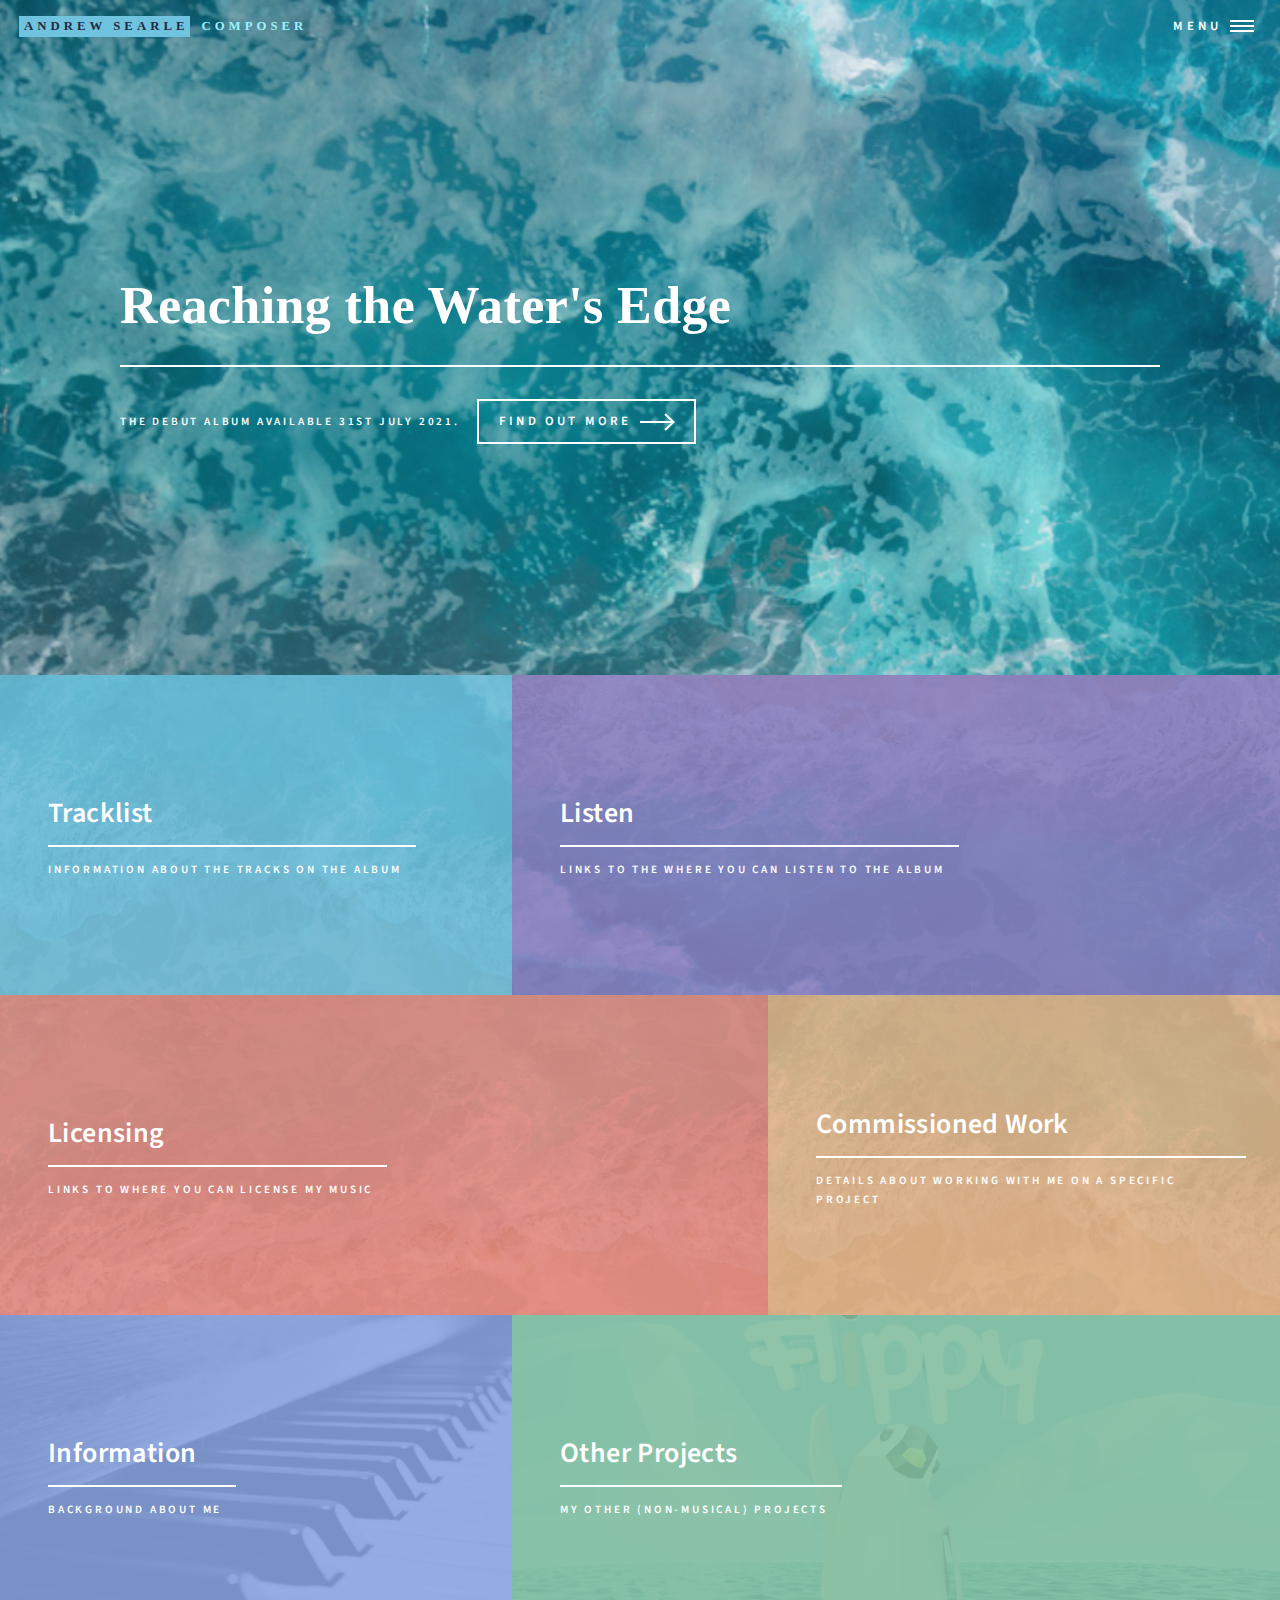
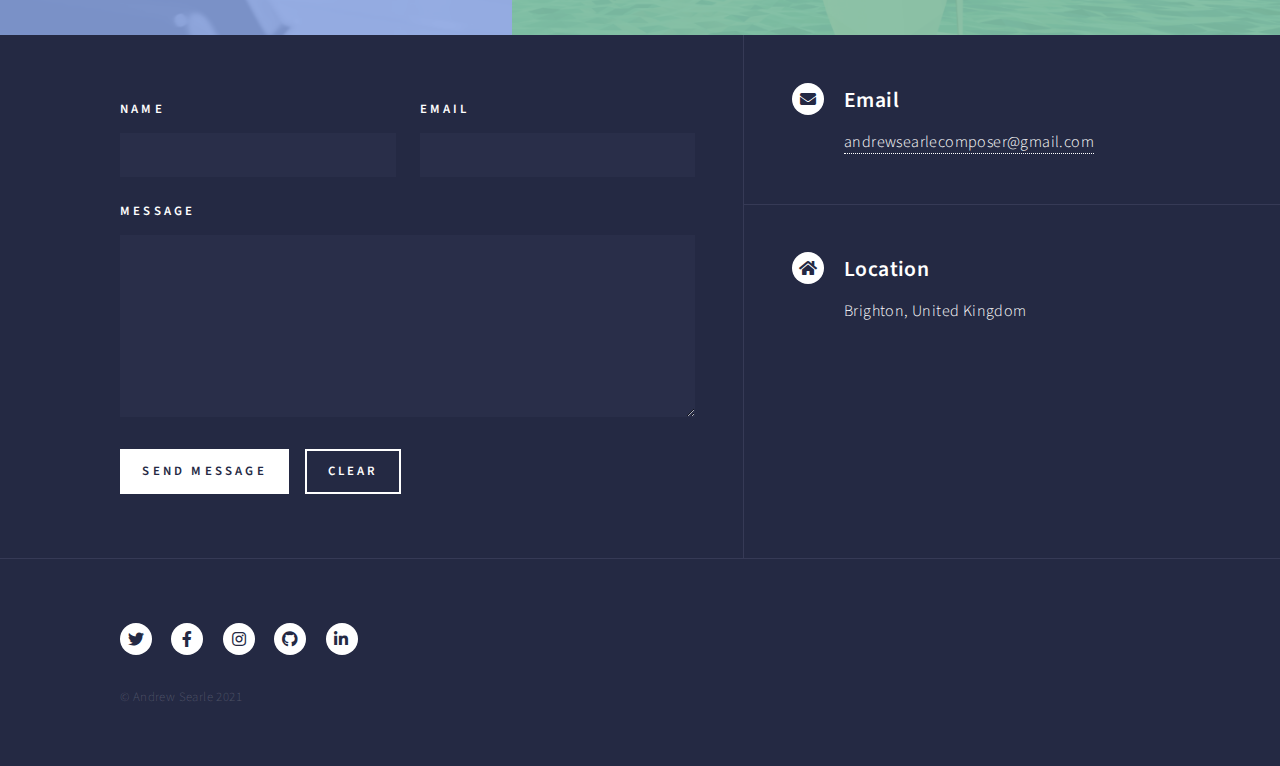
==== index.html @ 2b50d510 "Update index.html" ====
<!DOCTYPE HTML>

<html>
	<head>
		<title>Andrew Searle Composer</title>
		<link rel="shortcut icon" href="/images/asfavicon.png" type="image/png">
		<meta charset="utf-8" />
		<meta name="viewport" content="width=device-width, initial-scale=1, user-scalable=no" />
		<link rel="stylesheet" href="assets/css/main.css" />
		<noscript><link rel="stylesheet" href="assets/css/noscript.css" /></noscript>
	</head>
	<body class="is-preload">

		<!-- Wrapper -->
			<div id="wrapper">

				<!-- Header -->
					<header id="header" class="alt">
						<a href="index.html" class="logo"><strong>Andrew Searle</strong> <span>Composer</span></a>
						<nav>
							<a href="#menu">Menu</a>
						</nav>
					</header>

				<!-- Menu -->
					<nav id="menu">
						<ul class="links">
							<li><a href="index.html">Home</a></li>
							<li><a href="reachingthewatersedge.html">Reaching the Water's Edge</a></li>
							<li><a href="generic.html">Generic</a></li>
							<li><a href="elements.html">Elements</a></li>
						</ul>
						
					</nav>

				<!-- Banner -->
					<section id="banner" class="major">
						<div class="inner">
							<header class="major">
								<h1>Reaching the Water's Edge</h1>
							</header>
							<div class="content">
								<p>The debut album available 31st July 2021.</p>
								<ul class="actions">
									<li><a href="#one" class="button next scrolly">Find out more</a></li>
								</ul>
							</div>
						</div>
					</section>

				<!-- Main -->
					<div id="main">

						<!-- One -->
							<section id="one" class="tiles">
								<article>
									<span class="image">
										<img src="images/pic01.png" alt="" />
									</span>
									<header class="major">
										<h3><a href="reachingthewatersedge.html" class="link">Tracklist</a></h3>
										<p>Information about the tracks on the album</p>
									</header>
								</article>
								<article>
									<span class="image">
										<img src="images/pic02.png" alt="" />
									</span>
									<header class="major">
										<h3><a href="index.html" class="link">Listen</a></h3>
										<p>Links to the where you can listen to the album</p>
									</header>
								</article>
								<article>
									<span class="image">
										<img src="images/pic03.png" alt="" />
									</span>
									<header class="major">
										<h3><a href="index.html" class="link">Licensing</a></h3>
										<p>Links to where you can license my music</p>
									</header>
								</article>
								<article>
									<span class="image">
										<img src="images/pic01.png" alt="" />
									</span>
									<header class="major">
										<h3><a href="index.html" class="link">Commissioned Work</a></h3>
										<p>Details about working with me on a specific project</p>
									</header>
								</article>
								<article>
									<span class="image">
										<img src="images/pic05.png" alt="" />
									</span>
									<header class="major">
										<h3><a href="index.html" class="link">Information</a></h3>
										<p>Background about me</p>
									</header>
								</article>
								<article>
									<span class="image">
										<img src="images/pic06.png" alt="" />
									</span>
									<header class="major">
										<h3><a href="index.html" class="link">Other Projects</a></h3>
										<p>My other (non-musical) projects</p>
									</header>
								</article>
							</section>

						

					</div>

				<!-- Contact -->
					<section id="contact">
						<div class="inner">
							<section>
								<form method="post" action="#">
									<div class="fields">
										<div class="field half">
											<label for="name">Name</label>
											<input type="text" name="name" id="name" />
										</div>
										<div class="field half">
											<label for="email">Email</label>
											<input type="text" name="email" id="email" />
										</div>
										<div class="field">
											<label for="message">Message</label>
											<textarea name="message" id="message" rows="6"></textarea>
										</div>
									</div>
									<ul class="actions">
										<li><input type="submit" value="Send Message" class="primary" /></li>
										<li><input type="reset" value="Clear" /></li>
									</ul>
								</form>
							</section>
							<section class="split">
								<section>
									<div class="contact-method">
										<span class="icon solid alt fa-envelope"></span>
										<h3>Email</h3>
										<a href="#">andrewsearlecomposer@gmail.com</a>
									</div>
								</section>
								<section>
									<div class="contact-method">
										<span class="icon solid alt fa-home"></span>
										<h3>Location</h3>
										<span>Brighton, United Kingdom</span>
									</div>
								</section>
							</section>
						</div>
					</section>

				<!-- Footer -->
					<footer id="footer">
						<div class="inner">
							<ul class="icons">
								<li><a href="#" class="icon brands alt fa-twitter"><span class="label">Twitter</span></a></li>
								<li><a href="#" class="icon brands alt fa-facebook-f"><span class="label">Facebook</span></a></li>
								<li><a href="#" class="icon brands alt fa-instagram"><span class="label">Instagram</span></a></li>
								<li><a href="#" class="icon brands alt fa-github"><span class="label">GitHub</span></a></li>
								<li><a href="#" class="icon brands alt fa-linkedin-in"><span class="label">LinkedIn</span></a></li>
							</ul>
							<ul class="copyright">
								<li>&copy; Andrew Searle 2021</li>
							</ul>
						</div>
					</footer>

			</div>

		<!-- Scripts -->
			<script src="assets/js/jquery.min.js"></script>
			<script src="assets/js/jquery.scrolly.min.js"></script>
			<script src="assets/js/jquery.scrollex.min.js"></script>
			<script src="assets/js/browser.min.js"></script>
			<script src="assets/js/breakpoints.min.js"></script>
			<script src="assets/js/util.js"></script>
			<script src="assets/js/main.js"></script>

	</body>
</html>
---- assets/css/main.css ----
@import url(fontawesome-all.min.css);
@import url("https://fonts.googleapis.com/css?family=Source+Sans+Pro:300,300italic,600,600italic");
@font-face { font-family: Fautisma; src: url('Fautisma.TTF'); } 




html, body, div, span, applet, object,
iframe, h1, h2, h3, h4, h5, h6, p, blockquote,
pre, a, abbr, acronym, address, big, cite,
code, del, dfn, em, img, ins, kbd, q, s, samp,
small, strike, strong, sub, sup, tt, var, b,
u, i, center, dl, dt, dd, ol, ul, li, fieldset,
form, label, legend, table, caption, tbody,
tfoot, thead, tr, th, td, article, aside,
canvas, details, embed, figure, figcaption,
footer, header, hgroup, menu, nav, output, ruby,
section, summary, time, mark, audio, video {
	margin: 0;
	padding: 0;
	border: 0;
	font-size: 100%;
	font: inherit;
	vertical-align: baseline;}

article, aside, details, figcaption, figure,
footer, header, hgroup, menu, nav, section {
	display: block;}

body {
	line-height: 1;
}

ol, ul {
	list-style: none;
}

blockquote, q {
	quotes: none;
}

	blockquote:before, blockquote:after, q:before, q:after {
		content: '';
		content: none;
	}

table {
	border-collapse: collapse;
	border-spacing: 0;
}

body {
	-webkit-text-size-adjust: none;
}

mark {
	background-color: transparent;
	color: inherit;
}

input::-moz-focus-inner {
	border: 0;
	padding: 0;
}

input, select, textarea {
	-moz-appearance: none;
	-webkit-appearance: none;
	-ms-appearance: none;
	appearance: none;
}

/* Basic */

	@-ms-viewport {
		width: device-width;
	}

	body {
		-ms-overflow-style: scrollbar;
	}

	@media screen and (max-width: 480px) {

		html, body {
			min-width: 320px;
		}

	}

	html {
		box-sizing: border-box;
	}

	*, *:before, *:after {
		box-sizing: inherit;
	}

	body {
		background: #242943;
	}

		body.is-preload *, body.is-preload *:before, body.is-preload *:after {
			-moz-animation: none !important;
			-webkit-animation: none !important;
			-ms-animation: none !important;
			animation: none !important;
			-moz-transition: none !important;
			-webkit-transition: none !important;
			-ms-transition: none !important;
			transition: none !important;
		}

/* Type */

	body, input, select, textarea {
		color: #ffffff;
		font-family: "Source Sans Pro", Helvetica, sans-serif;
		font-size: 17pt;
		font-weight: 300;
		letter-spacing: 0.025em;
		line-height: 1.65;
	}

		@media screen and (max-width: 1680px) {

			body, input, select, textarea {
				font-size: 14pt;
			}

		}

		@media screen and (max-width: 1280px) {

			body, input, select, textarea {
				font-size: 12pt;
			}

		}

		@media screen and (max-width: 360px) {

			body, input, select, textarea {
				font-size: 11pt;
			}

		}

	a {
		-moz-transition: color 0.2s ease-in-out, border-bottom-color 0.2s ease-in-out;
		-webkit-transition: color 0.2s ease-in-out, border-bottom-color 0.2s ease-in-out;
		-ms-transition: color 0.2s ease-in-out, border-bottom-color 0.2s ease-in-out;
		transition: color 0.2s ease-in-out, border-bottom-color 0.2s ease-in-out;
		border-bottom: dotted 1px;
		color: inherit;
		text-decoration: none;
	}

		a:hover {
			border-bottom-color: transparent;
			color: #9bf1ff !important;
		}

		a:active {
			color: #53e3fb !important;
		}

	strong, b {
		color: #ffffff;
		font-weight: 600;
	}

	em, i {
		font-style: italic;
	}

	p {
		margin: 0 0 2em 0;
	}

	h1, h2, h3, h4, h5, h6 {
		color: #ffffff;
		font-weight: 600;
		line-height: 1.65;
		margin: 0 0 1em 0;
	}

		h1 a, h2 a, h3 a, h4 a, h5 a, h6 a {
			color: inherit;
			border-bottom: 0;
		}

	h1 {
		font-size: 2.5em;
	}

	h2 {
		font-size: 1.75em;
	}

	h3 {
		font-size: 1.35em;
	}

	h4 {
		font-size: 1.1em;
	}

	h5 {
		font-size: 0.9em;
	}

	h6 {
		font-size: 0.7em;
	}

	@media screen and (max-width: 736px) {

		h1 {
			font-size: 2em;
		}

		h2 {
			font-size: 1.5em;
		}

		h3 {
			font-size: 1.25em;
		}

	}

	sub {
		font-size: 0.8em;
		position: relative;
		top: 0.5em;
	}

	sup {
		font-size: 0.8em;
		position: relative;
		top: -0.5em;
	}

	blockquote {
		border-left: solid 4px rgba(212, 212, 255, 0.1);
		font-style: italic;
		margin: 0 0 2em 0;
		padding: 0.5em 0 0.5em 2em;
	}

	code {
		background: rgba(212, 212, 255, 0.035);
		font-family: "Courier New", monospace;
		font-size: 0.9em;
		margin: 0 0.25em;
		padding: 0.25em 0.65em;
	}

	pre {
		-webkit-overflow-scrolling: touch;
		font-family: "Courier New", monospace;
		font-size: 0.9em;
		margin: 0 0 2em 0;
	}

		pre code {
			display: block;
			line-height: 1.75;
			padding: 1em 1.5em;
			overflow-x: auto;
		}

	hr {
		border: 0;
		border-bottom: solid 1px rgba(212, 212, 255, 0.1);
		margin: 2em 0;
	}

		hr.major {
			margin: 3em 0;
		}

	.align-left {
		text-align: left;
	}

	.align-center {
		text-align: center;
	}

	.align-right {
		text-align: right;
	}

/* Row */

	.row {
		display: flex;
		flex-wrap: wrap;
		box-sizing: border-box;
		align-items: stretch;
	}

		.row > * {
			box-sizing: border-box;
		}

		.row.gtr-uniform > * > :last-child {
			margin-bottom: 0;
		}

		.row.aln-left {
			justify-content: flex-start;
		}

		.row.aln-center {
			justify-content: center;
		}

		.row.aln-right {
			justify-content: flex-end;
		}

		.row.aln-top {
			align-items: flex-start;
		}

		.row.aln-middle {
			align-items: center;
		}

		.row.aln-bottom {
			align-items: flex-end;
		}

		.row > .imp {
			order: -1;
		}

		.row > .col-1 {
			width: 8.33333%;
		}

		.row > .off-1 {
			margin-left: 8.33333%;
		}

		.row > .col-2 {
			width: 16.66667%;
		}

		.row > .off-2 {
			margin-left: 16.66667%;
		}

		.row > .col-3 {
			width: 25%;
		}

		.row > .off-3 {
			margin-left: 25%;
		}

		.row > .col-4 {
			width: 33.33333%;
		}

		.row > .off-4 {
			margin-left: 33.33333%;
		}

		.row > .col-5 {
			width: 41.66667%;
		}

		.row > .off-5 {
			margin-left: 41.66667%;
		}

		.row > .col-6 {
			width: 50%;
		}

		.row > .off-6 {
			margin-left: 50%;
		}

		.row > .col-7 {
			width: 58.33333%;
		}

		.row > .off-7 {
			margin-left: 58.33333%;
		}

		.row > .col-8 {
			width: 66.66667%;
		}

		.row > .off-8 {
			margin-left: 66.66667%;
		}

		.row > .col-9 {
			width: 75%;
		}

		.row > .off-9 {
			margin-left: 75%;
		}

		.row > .col-10 {
			width: 83.33333%;
		}

		.row > .off-10 {
			margin-left: 83.33333%;
		}

		.row > .col-11 {
			width: 91.66667%;
		}

		.row > .off-11 {
			margin-left: 91.66667%;
		}

		.row > .col-12 {
			width: 100%;
		}

		.row > .off-12 {
			margin-left: 100%;
		}

		.row.gtr-0 {
			margin-top: 0;
			margin-left: 0em;
		}

			.row.gtr-0 > * {
				padding: 0 0 0 0em;
			}

			.row.gtr-0.gtr-uniform {
				margin-top: 0em;
			}

				.row.gtr-0.gtr-uniform > * {
					padding-top: 0em;
				}

		.row.gtr-25 {
			margin-top: 0;
			margin-left: -0.5em;
		}

			.row.gtr-25 > * {
				padding: 0 0 0 0.5em;
			}

			.row.gtr-25.gtr-uniform {
				margin-top: -0.5em;
			}

				.row.gtr-25.gtr-uniform > * {
					padding-top: 0.5em;
				}

		.row.gtr-50 {
			margin-top: 0;
			margin-left: -1em;
		}

			.row.gtr-50 > * {
				padding: 0 0 0 1em;
			}

			.row.gtr-50.gtr-uniform {
				margin-top: -1em;
			}

				.row.gtr-50.gtr-uniform > * {
					padding-top: 1em;
				}

		.row {
			margin-top: 0;
			margin-left: -2em;
		}

			.row > * {
				padding: 0 0 0 2em;
			}

			.row.gtr-uniform {
				margin-top: -2em;
			}

				.row.gtr-uniform > * {
					padding-top: 2em;
				}

		.row.gtr-150 {
			margin-top: 0;
			margin-left: -3em;
		}

			.row.gtr-150 > * {
				padding: 0 0 0 3em;
			}

			.row.gtr-150.gtr-uniform {
				margin-top: -3em;
			}

				.row.gtr-150.gtr-uniform > * {
					padding-top: 3em;
				}

		.row.gtr-200 {
			margin-top: 0;
			margin-left: -4em;
		}

			.row.gtr-200 > * {
				padding: 0 0 0 4em;
			}

			.row.gtr-200.gtr-uniform {
				margin-top: -4em;
			}

				.row.gtr-200.gtr-uniform > * {
					padding-top: 4em;
				}

		@media screen and (max-width: 1680px) {

			.row {
				display: flex;
				flex-wrap: wrap;
				box-sizing: border-box;
				align-items: stretch;
			}

				.row > * {
					box-sizing: border-box;
				}

				.row.gtr-uniform > * > :last-child {
					margin-bottom: 0;
				}

				.row.aln-left {
					justify-content: flex-start;
				}

				.row.aln-center {
					justify-content: center;
				}

				.row.aln-right {
					justify-content: flex-end;
				}

				.row.aln-top {
					align-items: flex-start;
				}

				.row.aln-middle {
					align-items: center;
				}

				.row.aln-bottom {
					align-items: flex-end;
				}

				.row > .imp-xlarge {
					order: -1;
				}

				.row > .col-1-xlarge {
					width: 8.33333%;
				}

				.row > .off-1-xlarge {
					margin-left: 8.33333%;
				}

				.row > .col-2-xlarge {
					width: 16.66667%;
				}

				.row > .off-2-xlarge {
					margin-left: 16.66667%;
				}

				.row > .col-3-xlarge {
					width: 25%;
				}

				.row > .off-3-xlarge {
					margin-left: 25%;
				}

				.row > .col-4-xlarge {
					width: 33.33333%;
				}

				.row > .off-4-xlarge {
					margin-left: 33.33333%;
				}

				.row > .col-5-xlarge {
					width: 41.66667%;
				}

				.row > .off-5-xlarge {
					margin-left: 41.66667%;
				}

				.row > .col-6-xlarge {
					width: 50%;
				}

				.row > .off-6-xlarge {
					margin-left: 50%;
				}

				.row > .col-7-xlarge {
					width: 58.33333%;
				}

				.row > .off-7-xlarge {
					margin-left: 58.33333%;
				}

				.row > .col-8-xlarge {
					width: 66.66667%;
				}

				.row > .off-8-xlarge {
					margin-left: 66.66667%;
				}

				.row > .col-9-xlarge {
					width: 75%;
				}

				.row > .off-9-xlarge {
					margin-left: 75%;
				}

				.row > .col-10-xlarge {
					width: 83.33333%;
				}

				.row > .off-10-xlarge {
					margin-left: 83.33333%;
				}

				.row > .col-11-xlarge {
					width: 91.66667%;
				}

				.row > .off-11-xlarge {
					margin-left: 91.66667%;
				}

				.row > .col-12-xlarge {
					width: 100%;
				}

				.row > .off-12-xlarge {
					margin-left: 100%;
				}

				.row.gtr-0 {
					margin-top: 0;
					margin-left: 0em;
				}

					.row.gtr-0 > * {
						padding: 0 0 0 0em;
					}

					.row.gtr-0.gtr-uniform {
						margin-top: 0em;
					}

						.row.gtr-0.gtr-uniform > * {
							padding-top: 0em;
						}

				.row.gtr-25 {
					margin-top: 0;
					margin-left: -0.5em;
				}

					.row.gtr-25 > * {
						padding: 0 0 0 0.5em;
					}

					.row.gtr-25.gtr-uniform {
						margin-top: -0.5em;
					}

						.row.gtr-25.gtr-uniform > * {
							padding-top: 0.5em;
						}

				.row.gtr-50 {
					margin-top: 0;
					margin-left: -1em;
				}

					.row.gtr-50 > * {
						padding: 0 0 0 1em;
					}

					.row.gtr-50.gtr-uniform {
						margin-top: -1em;
					}

						.row.gtr-50.gtr-uniform > * {
							padding-top: 1em;
						}

				.row {
					margin-top: 0;
					margin-left: -2em;
				}

					.row > * {
						padding: 0 0 0 2em;
					}

					.row.gtr-uniform {
						margin-top: -2em;
					}

						.row.gtr-uniform > * {
							padding-top: 2em;
						}

				.row.gtr-150 {
					margin-top: 0;
					margin-left: -3em;
				}

					.row.gtr-150 > * {
						padding: 0 0 0 3em;
					}

					.row.gtr-150.gtr-uniform {
						margin-top: -3em;
					}

						.row.gtr-150.gtr-uniform > * {
							padding-top: 3em;
						}

				.row.gtr-200 {
					margin-top: 0;
					margin-left: -4em;
				}

					.row.gtr-200 > * {
						padding: 0 0 0 4em;
					}

					.row.gtr-200.gtr-uniform {
						margin-top: -4em;
					}

						.row.gtr-200.gtr-uniform > * {
							padding-top: 4em;
						}

		}

		@media screen and (max-width: 1280px) {

			.row {
				display: flex;
				flex-wrap: wrap;
				box-sizing: border-box;
				align-items: stretch;
			}

				.row > * {
					box-sizing: border-box;
				}

				.row.gtr-uniform > * > :last-child {
					margin-bottom: 0;
				}

				.row.aln-left {
					justify-content: flex-start;
				}

				.row.aln-center {
					justify-content: center;
				}

				.row.aln-right {
					justify-content: flex-end;
				}

				.row.aln-top {
					align-items: flex-start;
				}

				.row.aln-middle {
					align-items: center;
				}

				.row.aln-bottom {
					align-items: flex-end;
				}

				.row > .imp-large {
					order: -1;
				}

				.row > .col-1-large {
					width: 8.33333%;
				}

				.row > .off-1-large {
					margin-left: 8.33333%;
				}

				.row > .col-2-large {
					width: 16.66667%;
				}

				.row > .off-2-large {
					margin-left: 16.66667%;
				}

				.row > .col-3-large {
					width: 25%;
				}

				.row > .off-3-large {
					margin-left: 25%;
				}

				.row > .col-4-large {
					width: 33.33333%;
				}

				.row > .off-4-large {
					margin-left: 33.33333%;
				}

				.row > .col-5-large {
					width: 41.66667%;
				}

				.row > .off-5-large {
					margin-left: 41.66667%;
				}

				.row > .col-6-large {
					width: 50%;
				}

				.row > .off-6-large {
					margin-left: 50%;
				}

				.row > .col-7-large {
					width: 58.33333%;
				}

				.row > .off-7-large {
					margin-left: 58.33333%;
				}

				.row > .col-8-large {
					width: 66.66667%;
				}

				.row > .off-8-large {
					margin-left: 66.66667%;
				}

				.row > .col-9-large {
					width: 75%;
				}

				.row > .off-9-large {
					margin-left: 75%;
				}

				.row > .col-10-large {
					width: 83.33333%;
				}

				.row > .off-10-large {
					margin-left: 83.33333%;
				}

				.row > .col-11-large {
					width: 91.66667%;
				}

				.row > .off-11-large {
					margin-left: 91.66667%;
				}

				.row > .col-12-large {
					width: 100%;
				}

				.row > .off-12-large {
					margin-left: 100%;
				}

				.row.gtr-0 {
					margin-top: 0;
					margin-left: 0em;
				}

					.row.gtr-0 > * {
						padding: 0 0 0 0em;
					}

					.row.gtr-0.gtr-uniform {
						margin-top: 0em;
					}

						.row.gtr-0.gtr-uniform > * {
							padding-top: 0em;
						}

				.row.gtr-25 {
					margin-top: 0;
					margin-left: -0.375em;
				}

					.row.gtr-25 > * {
						padding: 0 0 0 0.375em;
					}

					.row.gtr-25.gtr-uniform {
						margin-top: -0.375em;
					}

						.row.gtr-25.gtr-uniform > * {
							padding-top: 0.375em;
						}

				.row.gtr-50 {
					margin-top: 0;
					margin-left: -0.75em;
				}

					.row.gtr-50 > * {
						padding: 0 0 0 0.75em;
					}

					.row.gtr-50.gtr-uniform {
						margin-top: -0.75em;
					}

						.row.gtr-50.gtr-uniform > * {
							padding-top: 0.75em;
						}

				.row {
					margin-top: 0;
					margin-left: -1.5em;
				}

					.row > * {
						padding: 0 0 0 1.5em;
					}

					.row.gtr-uniform {
						margin-top: -1.5em;
					}

						.row.gtr-uniform > * {
							padding-top: 1.5em;
						}

				.row.gtr-150 {
					margin-top: 0;
					margin-left: -2.25em;
				}

					.row.gtr-150 > * {
						padding: 0 0 0 2.25em;
					}

					.row.gtr-150.gtr-uniform {
						margin-top: -2.25em;
					}

						.row.gtr-150.gtr-uniform > * {
							padding-top: 2.25em;
						}

				.row.gtr-200 {
					margin-top: 0;
					margin-left: -3em;
				}

					.row.gtr-200 > * {
						padding: 0 0 0 3em;
					}

					.row.gtr-200.gtr-uniform {
						margin-top: -3em;
					}

						.row.gtr-200.gtr-uniform > * {
							padding-top: 3em;
						}

		}

		@media screen and (max-width: 980px) {

			.row {
				display: flex;
				flex-wrap: wrap;
				box-sizing: border-box;
				align-items: stretch;
			}

				.row > * {
					box-sizing: border-box;
				}

				.row.gtr-uniform > * > :last-child {
					margin-bottom: 0;
				}

				.row.aln-left {
					justify-content: flex-start;
				}

				.row.aln-center {
					justify-content: center;
				}

				.row.aln-right {
					justify-content: flex-end;
				}

				.row.aln-top {
					align-items: flex-start;
				}

				.row.aln-middle {
					align-items: center;
				}

				.row.aln-bottom {
					align-items: flex-end;
				}

				.row > .imp-medium {
					order: -1;
				}

				.row > .col-1-medium {
					width: 8.33333%;
				}

				.row > .off-1-medium {
					margin-left: 8.33333%;
				}

				.row > .col-2-medium {
					width: 16.66667%;
				}

				.row > .off-2-medium {
					margin-left: 16.66667%;
				}

				.row > .col-3-medium {
					width: 25%;
				}

				.row > .off-3-medium {
					margin-left: 25%;
				}

				.row > .col-4-medium {
					width: 33.33333%;
				}

				.row > .off-4-medium {
					margin-left: 33.33333%;
				}

				.row > .col-5-medium {
					width: 41.66667%;
				}

				.row > .off-5-medium {
					margin-left: 41.66667%;
				}

				.row > .col-6-medium {
					width: 50%;
				}

				.row > .off-6-medium {
					margin-left: 50%;
				}

				.row > .col-7-medium {
					width: 58.33333%;
				}

				.row > .off-7-medium {
					margin-left: 58.33333%;
				}

				.row > .col-8-medium {
					width: 66.66667%;
				}

				.row > .off-8-medium {
					margin-left: 66.66667%;
				}

				.row > .col-9-medium {
					width: 75%;
				}

				.row > .off-9-medium {
					margin-left: 75%;
				}

				.row > .col-10-medium {
					width: 83.33333%;
				}

				.row > .off-10-medium {
					margin-left: 83.33333%;
				}

				.row > .col-11-medium {
					width: 91.66667%;
				}

				.row > .off-11-medium {
					margin-left: 91.66667%;
				}

				.row > .col-12-medium {
					width: 100%;
				}

				.row > .off-12-medium {
					margin-left: 100%;
				}

				.row.gtr-0 {
					margin-top: 0;
					margin-left: 0em;
				}

					.row.gtr-0 > * {
						padding: 0 0 0 0em;
					}

					.row.gtr-0.gtr-uniform {
						margin-top: 0em;
					}

						.row.gtr-0.gtr-uniform > * {
							padding-top: 0em;
						}

				.row.gtr-25 {
					margin-top: 0;
					margin-left: -0.375em;
				}

					.row.gtr-25 > * {
						padding: 0 0 0 0.375em;
					}

					.row.gtr-25.gtr-uniform {
						margin-top: -0.375em;
					}

						.row.gtr-25.gtr-uniform > * {
							padding-top: 0.375em;
						}

				.row.gtr-50 {
					margin-top: 0;
					margin-left: -0.75em;
				}

					.row.gtr-50 > * {
						padding: 0 0 0 0.75em;
					}

					.row.gtr-50.gtr-uniform {
						margin-top: -0.75em;
					}

						.row.gtr-50.gtr-uniform > * {
							padding-top: 0.75em;
						}

				.row {
					margin-top: 0;
					margin-left: -1.5em;
				}

					.row > * {
						padding: 0 0 0 1.5em;
					}

					.row.gtr-uniform {
						margin-top: -1.5em;
					}

						.row.gtr-uniform > * {
							padding-top: 1.5em;
						}

				.row.gtr-150 {
					margin-top: 0;
					margin-left: -2.25em;
				}

					.row.gtr-150 > * {
						padding: 0 0 0 2.25em;
					}

					.row.gtr-150.gtr-uniform {
						margin-top: -2.25em;
					}

						.row.gtr-150.gtr-uniform > * {
							padding-top: 2.25em;
						}

				.row.gtr-200 {
					margin-top: 0;
					margin-left: -3em;
				}

					.row.gtr-200 > * {
						padding: 0 0 0 3em;
					}

					.row.gtr-200.gtr-uniform {
						margin-top: -3em;
					}

						.row.gtr-200.gtr-uniform > * {
							padding-top: 3em;
						}

		}

		@media screen and (max-width: 736px) {

			.row {
				display: flex;
				flex-wrap: wrap;
				box-sizing: border-box;
				align-items: stretch;
			}

				.row > * {
					box-sizing: border-box;
				}

				.row.gtr-uniform > * > :last-child {
					margin-bottom: 0;
				}

				.row.aln-left {
					justify-content: flex-start;
				}

				.row.aln-center {
					justify-content: center;
				}

				.row.aln-right {
					justify-content: flex-end;
				}

				.row.aln-top {
					align-items: flex-start;
				}

				.row.aln-middle {
					align-items: center;
				}

				.row.aln-bottom {
					align-items: flex-end;
				}

				.row > .imp-small {
					order: -1;
				}

				.row > .col-1-small {
					width: 8.33333%;
				}

				.row > .off-1-small {
					margin-left: 8.33333%;
				}

				.row > .col-2-small {
					width: 16.66667%;
				}

				.row > .off-2-small {
					margin-left: 16.66667%;
				}

				.row > .col-3-small {
					width: 25%;
				}

				.row > .off-3-small {
					margin-left: 25%;
				}

				.row > .col-4-small {
					width: 33.33333%;
				}

				.row > .off-4-small {
					margin-left: 33.33333%;
				}

				.row > .col-5-small {
					width: 41.66667%;
				}

				.row > .off-5-small {
					margin-left: 41.66667%;
				}

				.row > .col-6-small {
					width: 50%;
				}

				.row > .off-6-small {
					margin-left: 50%;
				}

				.row > .col-7-small {
					width: 58.33333%;
				}

				.row > .off-7-small {
					margin-left: 58.33333%;
				}

				.row > .col-8-small {
					width: 66.66667%;
				}

				.row > .off-8-small {
					margin-left: 66.66667%;
				}

				.row > .col-9-small {
					width: 75%;
				}

				.row > .off-9-small {
					margin-left: 75%;
				}

				.row > .col-10-small {
					width: 83.33333%;
				}

				.row > .off-10-small {
					margin-left: 83.33333%;
				}

				.row > .col-11-small {
					width: 91.66667%;
				}

				.row > .off-11-small {
					margin-left: 91.66667%;
				}

				.row > .col-12-small {
					width: 100%;
				}

				.row > .off-12-small {
					margin-left: 100%;
				}

				.row.gtr-0 {
					margin-top: 0;
					margin-left: 0em;
				}

					.row.gtr-0 > * {
						padding: 0 0 0 0em;
					}

					.row.gtr-0.gtr-uniform {
						margin-top: 0em;
					}

						.row.gtr-0.gtr-uniform > * {
							padding-top: 0em;
						}

				.row.gtr-25 {
					margin-top: 0;
					margin-left: -0.3125em;
				}

					.row.gtr-25 > * {
						padding: 0 0 0 0.3125em;
					}

					.row.gtr-25.gtr-uniform {
						margin-top: -0.3125em;
					}

						.row.gtr-25.gtr-uniform > * {
							padding-top: 0.3125em;
						}

				.row.gtr-50 {
					margin-top: 0;
					margin-left: -0.625em;
				}

					.row.gtr-50 > * {
						padding: 0 0 0 0.625em;
					}

					.row.gtr-50.gtr-uniform {
						margin-top: -0.625em;
					}

						.row.gtr-50.gtr-uniform > * {
							padding-top: 0.625em;
						}

				.row {
					margin-top: 0;
					margin-left: -1.25em;
				}

					.row > * {
						padding: 0 0 0 1.25em;
					}

					.row.gtr-uniform {
						margin-top: -1.25em;
					}

						.row.gtr-uniform > * {
							padding-top: 1.25em;
						}

				.row.gtr-150 {
					margin-top: 0;
					margin-left: -1.875em;
				}

					.row.gtr-150 > * {
						padding: 0 0 0 1.875em;
					}

					.row.gtr-150.gtr-uniform {
						margin-top: -1.875em;
					}

						.row.gtr-150.gtr-uniform > * {
							padding-top: 1.875em;
						}

				.row.gtr-200 {
					margin-top: 0;
					margin-left: -2.5em;
				}

					.row.gtr-200 > * {
						padding: 0 0 0 2.5em;
					}

					.row.gtr-200.gtr-uniform {
						margin-top: -2.5em;
					}

						.row.gtr-200.gtr-uniform > * {
							padding-top: 2.5em;
						}

		}

		@media screen and (max-width: 480px) {

			.row {
				display: flex;
				flex-wrap: wrap;
				box-sizing: border-box;
				align-items: stretch;
			}

				.row > * {
					box-sizing: border-box;
				}

				.row.gtr-uniform > * > :last-child {
					margin-bottom: 0;
				}

				.row.aln-left {
					justify-content: flex-start;
				}

				.row.aln-center {
					justify-content: center;
				}

				.row.aln-right {
					justify-content: flex-end;
				}

				.row.aln-top {
					align-items: flex-start;
				}

				.row.aln-middle {
					align-items: center;
				}

				.row.aln-bottom {
					align-items: flex-end;
				}

				.row > .imp-xsmall {
					order: -1;
				}

				.row > .col-1-xsmall {
					width: 8.33333%;
				}

				.row > .off-1-xsmall {
					margin-left: 8.33333%;
				}

				.row > .col-2-xsmall {
					width: 16.66667%;
				}

				.row > .off-2-xsmall {
					margin-left: 16.66667%;
				}

				.row > .col-3-xsmall {
					width: 25%;
				}

				.row > .off-3-xsmall {
					margin-left: 25%;
				}

				.row > .col-4-xsmall {
					width: 33.33333%;
				}

				.row > .off-4-xsmall {
					margin-left: 33.33333%;
				}

				.row > .col-5-xsmall {
					width: 41.66667%;
				}

				.row > .off-5-xsmall {
					margin-left: 41.66667%;
				}

				.row > .col-6-xsmall {
					width: 50%;
				}

				.row > .off-6-xsmall {
					margin-left: 50%;
				}

				.row > .col-7-xsmall {
					width: 58.33333%;
				}

				.row > .off-7-xsmall {
					margin-left: 58.33333%;
				}

				.row > .col-8-xsmall {
					width: 66.66667%;
				}

				.row > .off-8-xsmall {
					margin-left: 66.66667%;
				}

				.row > .col-9-xsmall {
					width: 75%;
				}

				.row > .off-9-xsmall {
					margin-left: 75%;
				}

				.row > .col-10-xsmall {
					width: 83.33333%;
				}

				.row > .off-10-xsmall {
					margin-left: 83.33333%;
				}

				.row > .col-11-xsmall {
					width: 91.66667%;
				}

				.row > .off-11-xsmall {
					margin-left: 91.66667%;
				}

				.row > .col-12-xsmall {
					width: 100%;
				}

				.row > .off-12-xsmall {
					margin-left: 100%;
				}

				.row.gtr-0 {
					margin-top: 0;
					margin-left: 0em;
				}

					.row.gtr-0 > * {
						padding: 0 0 0 0em;
					}

					.row.gtr-0.gtr-uniform {
						margin-top: 0em;
					}

						.row.gtr-0.gtr-uniform > * {
							padding-top: 0em;
						}

				.row.gtr-25 {
					margin-top: 0;
					margin-left: -0.3125em;
				}

					.row.gtr-25 > * {
						padding: 0 0 0 0.3125em;
					}

					.row.gtr-25.gtr-uniform {
						margin-top: -0.3125em;
					}

						.row.gtr-25.gtr-uniform > * {
							padding-top: 0.3125em;
						}

				.row.gtr-50 {
					margin-top: 0;
					margin-left: -0.625em;
				}

					.row.gtr-50 > * {
						padding: 0 0 0 0.625em;
					}

					.row.gtr-50.gtr-uniform {
						margin-top: -0.625em;
					}

						.row.gtr-50.gtr-uniform > * {
							padding-top: 0.625em;
						}

				.row {
					margin-top: 0;
					margin-left: -1.25em;
				}

					.row > * {
						padding: 0 0 0 1.25em;
					}

					.row.gtr-uniform {
						margin-top: -1.25em;
					}

						.row.gtr-uniform > * {
							padding-top: 1.25em;
						}

				.row.gtr-150 {
					margin-top: 0;
					margin-left: -1.875em;
				}

					.row.gtr-150 > * {
						padding: 0 0 0 1.875em;
					}

					.row.gtr-150.gtr-uniform {
						margin-top: -1.875em;
					}

						.row.gtr-150.gtr-uniform > * {
							padding-top: 1.875em;
						}

				.row.gtr-200 {
					margin-top: 0;
					margin-left: -2.5em;
				}

					.row.gtr-200 > * {
						padding: 0 0 0 2.5em;
					}

					.row.gtr-200.gtr-uniform {
						margin-top: -2.5em;
					}

						.row.gtr-200.gtr-uniform > * {
							padding-top: 2.5em;
						}

		}

/* Section/Article */

	section.special, article.special {
		text-align: center;
	}

	header.major {
		width: -moz-max-content;
		width: -webkit-max-content;
		width: -ms-max-content;
		width: max-content;
		margin-bottom: 2em;
	}

		header.major > :first-child {
			margin-bottom: 0;
			width: calc(100% + 0.5em);
		}

			header.major > :first-child:after {
				content: '';
				background-color: #ffffff;
				display: block;
				height: 2px;
				margin: 0.325em 0 0.5em 0;
				width: 100%;
			}

		header.major > p {
			font-size: 0.7em;
			font-weight: 600;
			letter-spacing: 0.25em;
			margin-bottom: 0;
			text-transform: uppercase;
			
		}

		body.is-ie header.major > :first-child:after {
			max-width: 9em;
		}

		body.is-ie header.major > h1:after {
			max-width: 100% !important;
			
		}

	@media screen and (max-width: 736px) {

		header.major > p br {
			display: none;
		}

	}

/* Form */

	form {
		margin: 0 0 2em 0;
	}

		form > :last-child {
			margin-bottom: 0;
		}

		form > .fields {
			display: -moz-flex;
			display: -webkit-flex;
			display: -ms-flex;
			display: flex;
			-moz-flex-wrap: wrap;
			-webkit-flex-wrap: wrap;
			-ms-flex-wrap: wrap;
			flex-wrap: wrap;
			width: calc(100% + 3em);
			margin: -1.5em 0 2em -1.5em;
		}

			form > .fields > .field {
				-moz-flex-grow: 0;
				-webkit-flex-grow: 0;
				-ms-flex-grow: 0;
				flex-grow: 0;
				-moz-flex-shrink: 0;
				-webkit-flex-shrink: 0;
				-ms-flex-shrink: 0;
				flex-shrink: 0;
				padding: 1.5em 0 0 1.5em;
				width: calc(100% - 1.5em);
			}

				form > .fields > .field.half {
					width: calc(50% - 0.75em);
				}

				form > .fields > .field.third {
					width: calc(100%/3 - 0.5em);
				}

				form > .fields > .field.quarter {
					width: calc(25% - 0.375em);
				}

		@media screen and (max-width: 480px) {

			form > .fields {
				width: calc(100% + 3em);
				margin: -1.5em 0 2em -1.5em;
			}

				form > .fields > .field {
					padding: 1.5em 0 0 1.5em;
					width: calc(100% - 1.5em);
				}

					form > .fields > .field.half {
						width: calc(100% - 1.5em);
					}

					form > .fields > .field.third {
						width: calc(100% - 1.5em);
					}

					form > .fields > .field.quarter {
						width: calc(100% - 1.5em);
					}

		}

	label {
		color: #ffffff;
		display: block;
		font-size: 0.8em;
		font-weight: 600;
		letter-spacing: 0.25em;
		margin: 0 0 1em 0;
		text-transform: uppercase;
	}

	input[type="text"],
	input[type="password"],
	input[type="email"],
	input[type="tel"],
	input[type="search"],
	input[type="url"],
	select,
	textarea {
		-moz-appearance: none;
		-webkit-appearance: none;
		-ms-appearance: none;
		appearance: none;
		background: rgba(212, 212, 255, 0.035);
		border: none;
		border-radius: 0;
		color: inherit;
		display: block;
		outline: 0;
		padding: 0 1em;
		text-decoration: none;
		width: 100%;
	}

		input[type="text"]:invalid,
		input[type="password"]:invalid,
		input[type="email"]:invalid,
		input[type="tel"]:invalid,
		input[type="search"]:invalid,
		input[type="url"]:invalid,
		select:invalid,
		textarea:invalid {
			box-shadow: none;
		}

		input[type="text"]:focus,
		input[type="password"]:focus,
		input[type="email"]:focus,
		input[type="tel"]:focus,
		input[type="search"]:focus,
		input[type="url"]:focus,
		select:focus,
		textarea:focus {
			border-color: #9bf1ff;
			box-shadow: 0 0 0 2px #9bf1ff;
		}

	select {
		background-image: url("data:image/svg+xml;charset=utf8,%3Csvg xmlns='http://www.w3.org/2000/svg' width='40' height='40' preserveAspectRatio='none' viewBox='0 0 40 40'%3E%3Cpath d='M9.4,12.3l10.4,10.4l10.4-10.4c0.2-0.2,0.5-0.4,0.9-0.4c0.3,0,0.6,0.1,0.9,0.4l3.3,3.3c0.2,0.2,0.4,0.5,0.4,0.9 c0,0.4-0.1,0.6-0.4,0.9L20.7,31.9c-0.2,0.2-0.5,0.4-0.9,0.4c-0.3,0-0.6-0.1-0.9-0.4L4.3,17.3c-0.2-0.2-0.4-0.5-0.4-0.9 c0-0.4,0.1-0.6,0.4-0.9l3.3-3.3c0.2-0.2,0.5-0.4,0.9-0.4S9.1,12.1,9.4,12.3z' fill='rgba(212, 212, 255, 0.1)' /%3E%3C/svg%3E");
		background-size: 1.25rem;
		background-repeat: no-repeat;
		background-position: calc(100% - 1rem) center;
		height: 2.75em;
		padding-right: 2.75em;
		text-overflow: ellipsis;
	}

		select option {
			color: #ffffff;
			background: #242943;
		}

		select:focus::-ms-value {
			background-color: transparent;
		}

		select::-ms-expand {
			display: none;
		}

	input[type="text"],
	input[type="password"],
	input[type="email"],
	input[type="tel"],
	input[type="search"],
	input[type="url"],
	select {
		height: 2.75em;
	}

	textarea {
		padding: 0.75em 1em;
	}

	input[type="checkbox"],
	input[type="radio"] {
		-moz-appearance: none;
		-webkit-appearance: none;
		-ms-appearance: none;
		appearance: none;
		display: block;
		float: left;
		margin-right: -2em;
		opacity: 0;
		width: 1em;
		z-index: -1;
	}

		input[type="checkbox"] + label,
		input[type="radio"] + label {
			text-decoration: none;
			color: #ffffff;
			cursor: pointer;
			display: inline-block;
			font-weight: 300;
			padding-left: 2.65em;
			padding-right: 0.75em;
			position: relative;
		}

			input[type="checkbox"] + label:before,
			input[type="radio"] + label:before {
				-moz-osx-font-smoothing: grayscale;
				-webkit-font-smoothing: antialiased;
				display: inline-block;
				font-style: normal;
				font-variant: normal;
				text-rendering: auto;
				line-height: 1;
				text-transform: none !important;
				font-family: 'Font Awesome 5 Free';
				font-weight: 900;
			}

			input[type="checkbox"] + label:before,
			input[type="radio"] + label:before {
				background: rgba(212, 212, 255, 0.035);
				content: '';
				display: inline-block;
				font-size: 0.8em;
				height: 2.0625em;
				left: 0;
				letter-spacing: 0;
				line-height: 2.0625em;
				position: absolute;
				text-align: center;
				top: 0;
				width: 2.0625em;
			}

		input[type="checkbox"]:checked + label:before,
		input[type="radio"]:checked + label:before {
			background: #ffffff;
			border-color: #9bf1ff;
			content: '\f00c';
			color: #242943;
		}

		input[type="checkbox"]:focus + label:before,
		input[type="radio"]:focus + label:before {
			box-shadow: 0 0 0 2px #9bf1ff;
		}

	input[type="radio"] + label:before {
		border-radius: 100%;
	}

	::-webkit-input-placeholder {
		color: rgba(244, 244, 255, 0.2) !important;
		opacity: 1.0;
	}

	:-moz-placeholder {
		color: rgba(244, 244, 255, 0.2) !important;
		opacity: 1.0;
	}

	::-moz-placeholder {
		color: rgba(244, 244, 255, 0.2) !important;
		opacity: 1.0;
	}

	:-ms-input-placeholder {
		color: rgba(244, 244, 255, 0.2) !important;
		opacity: 1.0;
	}

/* Box */

	.box {
		border: solid 1px rgba(212, 212, 255, 0.1);
		margin-bottom: 2em;
		padding: 1.5em;
	}

		.box > :last-child,
		.box > :last-child > :last-child,
		.box > :last-child > :last-child > :last-child {
			margin-bottom: 0;
		}

		.box.alt {
			border: 0;
			border-radius: 0;
			padding: 0;
		}

/* Icon */

	.icon {
		text-decoration: none;
		border-bottom: none;
		position: relative;
	}

		.icon:before {
			-moz-osx-font-smoothing: grayscale;
			-webkit-font-smoothing: antialiased;
			display: inline-block;
			font-style: normal;
			font-variant: normal;
			text-rendering: auto;
			line-height: 1;
			text-transform: none !important;
			font-family: 'Font Awesome 5 Free';
			font-weight: 400;
		}

		.icon > .label {
			display: none;
		}

		.icon:before {
			line-height: inherit;
		}

		.icon.solid:before {
			font-weight: 900;
		}

		.icon.brands:before {
			font-family: 'Font Awesome 5 Brands';
		}

		.icon.alt:before {
			background-color: #ffffff;
			border-radius: 100%;
			color: #242943;
			display: inline-block;
			height: 2em;
			line-height: 2em;
			text-align: center;
			width: 2em;
		}

	a.icon.alt:before {
		-moz-transition: background-color 0.2s ease-in-out;
		-webkit-transition: background-color 0.2s ease-in-out;
		-ms-transition: background-color 0.2s ease-in-out;
		transition: background-color 0.2s ease-in-out;
	}

	a.icon.alt:hover:before {
		background-color: #6fc3df;
	}

	a.icon.alt:active:before {
		background-color: #37a6cb;
	}

/* Image */

	.image {
		border: 0;
		display: inline-block;
		position: relative;
	}

		.image img {
			display: block;
		}

		.image.left, .image.right {
			max-width: 30%;
		}

			.image.left img, .image.right img {
				width: 100%;
			}

		.image.left {
			float: left;
			margin: 0 1.5em 1.25em 0;
			top: 0.25em;
		}

		.image.right {
			float: right;
			margin: 0 0 1.25em 1.5em;
			top: 0.25em;
		}

		.image.fit {
			display: block;
			margin: 0 0 2em 0;
			width: 100%;
		}

			.image.fit img {
				width: 100%;
			}

		.image.main {
			display: block;
			margin: 2.5em 0;
			width: 100%;
		}

			.image.main img {
				width: 100%;
			}

			@media screen and (max-width: 736px) {

				.image.main {
					margin: 1.5em 0;
				}

			}

/* List */

	ol {
		list-style: decimal;
		margin: 0 0 2em 0;
		padding-left: 1.25em;
	}

		ol li {
			padding-left: 0.25em;
		}

	ul {
		list-style: disc;
		margin: 0 0 2em 0;
		padding-left: 1em;
	}

		ul li {
			padding-left: 0.5em;
		}

		ul.alt {
			list-style: none;
			padding-left: 0;
		}

			ul.alt li {
				border-top: solid 1px rgba(212, 212, 255, 0.1);
				padding: 0.5em 0;
			}

				ul.alt li:first-child {
					border-top: 0;
					padding-top: 0;
				}

	dl {
		margin: 0 0 2em 0;
	}

		dl dt {
			display: block;
			font-weight: 600;
			margin: 0 0 1em 0;
		}

		dl dd {
			margin-left: 2em;
		}

/* Actions */

	ul.actions {
		display: -moz-flex;
		display: -webkit-flex;
		display: -ms-flex;
		display: flex;
		cursor: default;
		list-style: none;
		margin-left: -1em;
		padding-left: 0;
	}

		ul.actions li {
			padding: 0 0 0 1em;
			vertical-align: middle;
		}

		ul.actions.special {
			-moz-justify-content: center;
			-webkit-justify-content: center;
			-ms-justify-content: center;
			justify-content: center;
			width: 100%;
			margin-left: 0;
		}

			ul.actions.special li:first-child {
				padding-left: 0;
			}

		ul.actions.stacked {
			-moz-flex-direction: column;
			-webkit-flex-direction: column;
			-ms-flex-direction: column;
			flex-direction: column;
			margin-left: 0;
		}

			ul.actions.stacked li {
				padding: 1.3em 0 0 0;
			}

				ul.actions.stacked li:first-child {
					padding-top: 0;
				}

		ul.actions.fit {
			width: calc(100% + 1em);
		}

			ul.actions.fit li {
				-moz-flex-grow: 1;
				-webkit-flex-grow: 1;
				-ms-flex-grow: 1;
				flex-grow: 1;
				-moz-flex-shrink: 1;
				-webkit-flex-shrink: 1;
				-ms-flex-shrink: 1;
				flex-shrink: 1;
				width: 100%;
			}

				ul.actions.fit li > * {
					width: 100%;
				}

			ul.actions.fit.stacked {
				width: 100%;
			}

/* Icons */

	ul.icons {
		cursor: default;
		list-style: none;
		padding-left: 0;
	}

		ul.icons li {
			display: inline-block;
			padding: 0 1em 0 0;
		}

			ul.icons li:last-child {
				padding-right: 0;
			}

		@media screen and (max-width: 736px) {

			ul.icons li {
				padding: 0 0.75em 0 0;
			}

		}

/* Pagination */

	ul.pagination {
		cursor: default;
		list-style: none;
		padding-left: 0;
	}

		ul.pagination li {
			display: inline-block;
			padding-left: 0;
			vertical-align: middle;
		}

			ul.pagination li > .page {
				-moz-transition: background-color 0.2s ease-in-out, color 0.2s ease-in-out;
				-webkit-transition: background-color 0.2s ease-in-out, color 0.2s ease-in-out;
				-ms-transition: background-color 0.2s ease-in-out, color 0.2s ease-in-out;
				transition: background-color 0.2s ease-in-out, color 0.2s ease-in-out;
				border-bottom: 0;
				display: inline-block;
				font-size: 0.8em;
				font-weight: 600;
				height: 1.5em;
				line-height: 1.5em;
				margin: 0 0.125em;
				min-width: 1.5em;
				padding: 0 0.5em;
				text-align: center;
			}

				ul.pagination li > .page.active {
					background-color: #ffffff;
					color: #242943;
				}

					ul.pagination li > .page.active:hover {
						background-color: #9bf1ff;
						color: #242943 !important;
					}

					ul.pagination li > .page.active:active {
						background-color: #53e3fb;
					}

			ul.pagination li:first-child {
				padding-right: 0.75em;
			}

			ul.pagination li:last-child {
				padding-left: 0.75em;
			}

		@media screen and (max-width: 480px) {

			ul.pagination li:nth-child(n+2):nth-last-child(n+2) {
				display: none;
			}

			ul.pagination li:first-child {
				padding-right: 0;
			}

		}

/* Table */

	.table-wrapper {
		-webkit-overflow-scrolling: touch;
		overflow-x: auto;
	}

	table {
		margin: 0 0 2em 0;
		width: 100%;
	}

		table tbody tr {
			border: solid 1px rgba(212, 212, 255, 0.1);
			border-left: 0;
			border-right: 0;
		}

			table tbody tr:nth-child(2n + 1) {
				background-color: rgba(212, 212, 255, 0.035);
			}

		table td {
			padding: 0.75em 0.75em;
		}

		table th {
			color: #ffffff;
			font-size: 0.9em;
			font-weight: 600;
			padding: 0 0.75em 0.75em 0.75em;
			text-align: left;
		}

		table thead {
			border-bottom: solid 2px rgba(212, 212, 255, 0.1);
		}

		table tfoot {
			border-top: solid 2px rgba(212, 212, 255, 0.1);
		}

		table.alt {
			border-collapse: separate;
		}

			table.alt tbody tr td {
				border: solid 1px rgba(212, 212, 255, 0.1);
				border-left-width: 0;
				border-top-width: 0;
			}

				table.alt tbody tr td:first-child {
					border-left-width: 1px;
				}

			table.alt tbody tr:first-child td {
				border-top-width: 1px;
			}

			table.alt thead {
				border-bottom: 0;
			}

			table.alt tfoot {
				border-top: 0;
			}

/* Button */

	input[type="submit"],
	input[type="reset"],
	input[type="button"],
	button,
	.button {
		-moz-appearance: none;
		-webkit-appearance: none;
		-ms-appearance: none;
		appearance: none;
		-moz-transition: background-color 0.2s ease-in-out, box-shadow 0.2s ease-in-out, color 0.2s ease-in-out;
		-webkit-transition: background-color 0.2s ease-in-out, box-shadow 0.2s ease-in-out, color 0.2s ease-in-out;
		-ms-transition: background-color 0.2s ease-in-out, box-shadow 0.2s ease-in-out, color 0.2s ease-in-out;
		transition: background-color 0.2s ease-in-out, box-shadow 0.2s ease-in-out, color 0.2s ease-in-out;
		background-color: transparent;
		border: 0;
		border-radius: 0;
		box-shadow: inset 0 0 0 2px #ffffff;
		color: #ffffff;
		cursor: pointer;
		display: inline-block;
		font-size: 0.8em;
		font-weight: 600;
		height: 3.5em;
		letter-spacing: 0.25em;
		line-height: 3.5em;
		padding: 0 1.75em;
		text-align: center;
		text-decoration: none;
		text-transform: uppercase;
		white-space: nowrap;
	}

		input[type="submit"]:hover, input[type="submit"]:active,
		input[type="reset"]:hover,
		input[type="reset"]:active,
		input[type="button"]:hover,
		input[type="button"]:active,
		button:hover,
		button:active,
		.button:hover,
		.button:active {
			box-shadow: inset 0 0 0 2px #9bf1ff;
			color: #9bf1ff;
		}

		input[type="submit"]:active,
		input[type="reset"]:active,
		input[type="button"]:active,
		button:active,
		.button:active {
			background-color: rgba(155, 241, 255, 0.1);
			box-shadow: inset 0 0 0 2px #53e3fb;
			color: #53e3fb;
		}

		input[type="submit"].icon:before,
		input[type="reset"].icon:before,
		input[type="button"].icon:before,
		button.icon:before,
		.button.icon:before {
			margin-right: 0.5em;
		}

		input[type="submit"].fit,
		input[type="reset"].fit,
		input[type="button"].fit,
		button.fit,
		.button.fit {
			width: 100%;
		}

		input[type="submit"].small,
		input[type="reset"].small,
		input[type="button"].small,
		button.small,
		.button.small {
			font-size: 0.6em;
		}

		input[type="submit"].large,
		input[type="reset"].large,
		input[type="button"].large,
		button.large,
		.button.large {
			font-size: 1.25em;
			height: 3em;
			line-height: 3em;
		}

		input[type="submit"].next,
		input[type="reset"].next,
		input[type="button"].next,
		button.next,
		.button.next {
			padding-right: 4.5em;
			position: relative;
		}

			input[type="submit"].next:before, input[type="submit"].next:after,
			input[type="reset"].next:before,
			input[type="reset"].next:after,
			input[type="button"].next:before,
			input[type="button"].next:after,
			button.next:before,
			button.next:after,
			.button.next:before,
			.button.next:after {
				-moz-transition: opacity 0.2s ease-in-out;
				-webkit-transition: opacity 0.2s ease-in-out;
				-ms-transition: opacity 0.2s ease-in-out;
				transition: opacity 0.2s ease-in-out;
				background-position: center right;
				background-repeat: no-repeat;
				background-size: 36px 24px;
				content: '';
				display: block;
				height: 100%;
				position: absolute;
				right: 1.5em;
				top: 0;
				vertical-align: middle;
				width: 36px;
			}

			input[type="submit"].next:before,
			input[type="reset"].next:before,
			input[type="button"].next:before,
			button.next:before,
			.button.next:before {
				background-image: url("data:image/svg+xml;charset=utf8,%3Csvg xmlns='http://www.w3.org/2000/svg' xmlns:xlink='http://www.w3.org/1999/xlink' width='36px' height='24px' viewBox='0 0 36 24' zoomAndPan='disable'%3E%3Cstyle%3Eline %7B stroke: %23ffffff%3B stroke-width: 2px%3B %7D%3C/style%3E%3Cline x1='0' y1='12' x2='34' y2='12' /%3E%3Cline x1='25' y1='4' x2='34' y2='12.5' /%3E%3Cline x1='25' y1='20' x2='34' y2='11.5' /%3E%3C/svg%3E");
			}

			input[type="submit"].next:after,
			input[type="reset"].next:after,
			input[type="button"].next:after,
			button.next:after,
			.button.next:after {
				background-image: url("data:image/svg+xml;charset=utf8,%3Csvg xmlns='http://www.w3.org/2000/svg' xmlns:xlink='http://www.w3.org/1999/xlink' width='36px' height='24px' viewBox='0 0 36 24' zoomAndPan='disable'%3E%3Cstyle%3Eline %7B stroke: %239bf1ff%3B stroke-width: 2px%3B %7D%3C/style%3E%3Cline x1='0' y1='12' x2='34' y2='12' /%3E%3Cline x1='25' y1='4' x2='34' y2='12.5' /%3E%3Cline x1='25' y1='20' x2='34' y2='11.5' /%3E%3C/svg%3E");
				opacity: 0;
				z-index: 1;
			}

			input[type="submit"].next:hover:after, input[type="submit"].next:active:after,
			input[type="reset"].next:hover:after,
			input[type="reset"].next:active:after,
			input[type="button"].next:hover:after,
			input[type="button"].next:active:after,
			button.next:hover:after,
			button.next:active:after,
			.button.next:hover:after,
			.button.next:active:after {
				opacity: 1;
			}

			@media screen and (max-width: 1280px) {

				input[type="submit"].next,
				input[type="reset"].next,
				input[type="button"].next,
				button.next,
				.button.next {
					padding-right: 5em;
				}

			}

		input[type="submit"].primary,
		input[type="reset"].primary,
		input[type="button"].primary,
		button.primary,
		.button.primary {
			background-color: #ffffff;
			box-shadow: none;
			color: #242943;
		}

			input[type="submit"].primary:hover, input[type="submit"].primary:active,
			input[type="reset"].primary:hover,
			input[type="reset"].primary:active,
			input[type="button"].primary:hover,
			input[type="button"].primary:active,
			button.primary:hover,
			button.primary:active,
			.button.primary:hover,
			.button.primary:active {
				background-color: #9bf1ff;
				color: #242943 !important;
			}

			input[type="submit"].primary:active,
			input[type="reset"].primary:active,
			input[type="button"].primary:active,
			button.primary:active,
			.button.primary:active {
				background-color: #53e3fb;
			}

		input[type="submit"].disabled, input[type="submit"]:disabled,
		input[type="reset"].disabled,
		input[type="reset"]:disabled,
		input[type="button"].disabled,
		input[type="button"]:disabled,
		button.disabled,
		button:disabled,
		.button.disabled,
		.button:disabled {
			pointer-events: none;
			cursor: default;
			opacity: 0.25;
		}

/* Tiles */

	.tiles {
		display: -moz-flex;
		display: -webkit-flex;
		display: -ms-flex;
		display: flex;
		-moz-flex-wrap: wrap;
		-webkit-flex-wrap: wrap;
		-ms-flex-wrap: wrap;
		flex-wrap: wrap;
		border-top: 0 !important;
	}

		.tiles + * {
			border-top: 0 !important;
		}

		.tiles article {
			-moz-align-items: center;
			-webkit-align-items: center;
			-ms-align-items: center;
			align-items: center;
			display: -moz-flex;
			display: -webkit-flex;
			display: -ms-flex;
			display: flex;
			-moz-transition: -moz-transform 0.25s ease, opacity 0.25s ease, -moz-filter 1s ease, -webkit-filter 1s ease;
			-webkit-transition: -webkit-transform 0.25s ease, opacity 0.25s ease, -webkit-filter 1s ease, -webkit-filter 1s ease;
			-ms-transition: -ms-transform 0.25s ease, opacity 0.25s ease, -ms-filter 1s ease, -webkit-filter 1s ease;
			transition: transform 0.25s ease, opacity 0.25s ease, filter 1s ease, -webkit-filter 1s ease;
			padding: 4em 4em 2em 4em ;
			background-position: center;
			background-repeat: no-repeat;
			background-size: cover;
			cursor: default;
			height: 40vh;
			max-height: 40em;
			min-height: 23em;
			overflow: hidden;
			position: relative;
			width: 40%;
		}

			.tiles article .image {
				display: none;
			}

			.tiles article header {
				position: relative;
				z-index: 3;
			}

			.tiles article h3 {
				font-size: 1.75em;
			}

				.tiles article h3 a:hover {
					color: inherit !important;
				}

			.tiles article .link.primary {
				border: 0;
				height: 100%;
				left: 0;
				position: absolute;
				top: 0;
				width: 100%;
				z-index: 4;
			}

			.tiles article:before {
				-moz-transition: opacity 0.5s ease;
				-webkit-transition: opacity 0.5s ease;
				-ms-transition: opacity 0.5s ease;
				transition: opacity 0.5s ease;
				bottom: 0;
				content: '';
				display: block;
				height: 100%;
				left: 0;
				opacity: 0.85;
				position: absolute;
				width: 100%;
				z-index: 2;
			}

			.tiles article:after {
				background-color: rgba(36, 41, 67, 0.25);
				content: '';
				display: block;
				height: 100%;
				left: 0;
				position: absolute;
				top: 0;
				width: 100%;
				z-index: 1;
			}

			.tiles article:hover:before {
				opacity: 0;
			}

			.tiles article.is-transitioning {
				-moz-transform: scale(0.95);
				-webkit-transform: scale(0.95);
				-ms-transform: scale(0.95);
				transform: scale(0.95);
				-moz-filter: blur(0.5em);
				-webkit-filter: blur(0.5em);
				-ms-filter: blur(0.5em);
				filter: blur(0.5em);
				opacity: 0;
			}

			.tiles article:nth-child(4n - 1), .tiles article:nth-child(4n - 2) {
				width: 60%;
			}

			.tiles article:nth-child(6n - 5):before {
				background-color: #6fc3df;
			}

			.tiles article:nth-child(6n - 4):before {
				background-color: #8d82c4;
			}

			.tiles article:nth-child(6n - 3):before {
				background-color: #ec8d81;
			}

			.tiles article:nth-child(6n - 2):before {
				background-color: #e7b788;
			}

			.tiles article:nth-child(6n - 1):before {
				background-color: #8ea9e8;
			}

			.tiles article:nth-child(6n):before {
				background-color: #87c5a4;
			}

		@media screen and (max-width: 1280px) {

			.tiles article {
				padding: 4em 3em 2em 3em ;
				height: 30vh;
				max-height: 30em;
				min-height: 20em;
			}

		}

		@media screen and (max-width: 980px) {

			.tiles article {
				width: 50% !important;
			}

		}

		@media screen and (max-width: 736px) {

			.tiles article {
				padding: 3em 1.5em 1em 1.5em ;
				height: 16em;
				max-height: none;
				min-height: 0;
			}

				.tiles article h3 {
					font-size: 1.5em;
				}

		}

		@media screen and (max-width: 480px) {

			.tiles {
				display: block;
			}

				.tiles article {
					height: 20em;
					width: 100% !important;
				}

		}

/* Contact Method */

	.contact-method {
		margin: 0 0 2em 0;
		padding-left: 3.25em;
		position: relative;
	}

		.contact-method .icon {
			left: 0;
			position: absolute;
			top: 0;
		}

		.contact-method h3 {
			margin: 0 0 0.5em 0;
		}

/* Spotlights */

	.spotlights {
		border-top: 0 !important;
	}

		.spotlights + * {
			border-top: 0 !important;
		}

		.spotlights > section {
			display: -moz-flex;
			display: -webkit-flex;
			display: -ms-flex;
			display: flex;
			-moz-flex-direction: row;
			-webkit-flex-direction: row;
			-ms-flex-direction: row;
			flex-direction: row;
			background-color: #2e3450;
		}

			.spotlights > section > .image {
				background-position: center center;
				background-size: cover;
				border-radius: 0;
				display: block;
				position: relative;
				width: 30%;
			}

				.spotlights > section > .image img {
					border-radius: 0;
					display: block;
					width: 100%;
				}

				.spotlights > section > .image:before {
					background: rgba(36, 41, 67, 0.9);
					content: '';
					display: block;
					height: 100%;
					left: 0;
					opacity: 0;
					position: absolute;
					top: 0;
					width: 100%;
				}

			.spotlights > section > .content {
				display: -moz-flex;
				display: -webkit-flex;
				display: -ms-flex;
				display: flex;
				-moz-flex-direction: column;
				-webkit-flex-direction: column;
				-ms-flex-direction: column;
				flex-direction: column;
				-moz-justify-content: center;
				-webkit-justify-content: center;
				-ms-justify-content: center;
				justify-content: center;
				-moz-align-items: center;
				-webkit-align-items: center;
				-ms-align-items: center;
				align-items: center;
				padding: 2em 3em 0.1em 3em ;
				width: 70%;
			}

				.spotlights > section > .content > .inner {
					margin: 0 auto;
					max-width: 100%;
					width: 65em;
				}

			.spotlights > section:nth-child(2n) {
				-moz-flex-direction: row-reverse;
				-webkit-flex-direction: row-reverse;
				-ms-flex-direction: row-reverse;
				flex-direction: row-reverse;
				background-color: #333856;
			}

				.spotlights > section:nth-child(2n) > .content {
					-moz-align-items: -moz-flex-end;
					-webkit-align-items: -webkit-flex-end;
					-ms-align-items: -ms-flex-end;
					align-items: flex-end;
				}

		@media screen and (max-width: 1680px) {

			.spotlights > section > .image {
				width: 40%;
			}

			.spotlights > section > .content {
				width: 60%;
			}

		}

		@media screen and (max-width: 1280px) {

			.spotlights > section > .image {
				width: 45%;
			}

			.spotlights > section > .content {
				width: 55%;
			}

		}

		@media screen and (max-width: 980px) {

			.spotlights > section {
				display: block;
			}

				.spotlights > section > .image {
					width: 100%;
				}

				.spotlights > section > .content {
					padding: 4em 3em 2em 3em ;
					width: 100%;
				}

		}

		@media screen and (max-width: 736px) {

			.spotlights > section > .content {
				padding: 3em 1.5em 1em 1.5em ;
			}

		}

/* Header */

	@-moz-keyframes reveal-header {
		0% {
			top: -4em;
			opacity: 0;
		}

		100% {
			top: 0;
			opacity: 1;
		}
	}

	@-webkit-keyframes reveal-header {
		0% {
			top: -4em;
			opacity: 0;
		}

		100% {
			top: 0;
			opacity: 1;
		}
	}

	@-ms-keyframes reveal-header {
		0% {
			top: -4em;
			opacity: 0;
		}

		100% {
			top: 0;
			opacity: 1;
		}
	}

	@keyframes reveal-header {
		0% {
			top: -4em;
			opacity: 0;
		}

		100% {
			top: 0;
			opacity: 1;
		}
	}

	#header {
		display: -moz-flex;
		display: -webkit-flex;
		display: -ms-flex;
		display: flex;
		background-color: #6fc3df;
		box-shadow: 0 0 0.25em 0 rgba(0, 0, 0, 0.15);
		cursor: default;
		font-weight: 600;
		height: 3.25em;
		left: 0;
		letter-spacing: 0.25em;
		line-height: 3.25em;
		margin: 0;
		position: fixed;
		text-transform: uppercase;
		top: 0;
		width: 100%;
		z-index: 10000;
	}

		#header .logo {
			border: 0;
			display: inline-block;
			font-size: 0.8em;
			height: inherit;
			line-height: inherit;
			padding: 0 1.5em;
			font-family: Fautisma;
		}

			#header .logo strong {
				-moz-transition: background-color 0.2s ease-in-out, color 0.2s ease-in-out;
				-webkit-transition: background-color 0.2s ease-in-out, color 0.2s ease-in-out;
				-ms-transition: background-color 0.2s ease-in-out, color 0.2s ease-in-out;
				transition: background-color 0.2s ease-in-out, color 0.2s ease-in-out;
				background-color: #ffffff;
				color: #242943;
				display: inline-block;
				line-height: 1.65em;
				margin-right: 0.325em;
				padding: 0 0.125em 0 0.375em;
			}

			#header .logo:hover strong {
				background-color: #6fc3df;
			}

			#header .logo:active strong {
				background-color: #6fc3df;
			}

		#header nav {
			display: -moz-flex;
			display: -webkit-flex;
			display: -ms-flex;
			display: flex;
			-moz-justify-content: -moz-flex-end;
			-webkit-justify-content: -webkit-flex-end;
			-ms-justify-content: -ms-flex-end;
			justify-content: flex-end;
			-moz-flex-grow: 1;
			-webkit-flex-grow: 1;
			-ms-flex-grow: 1;
			flex-grow: 1;
			height: inherit;
			line-height: inherit;
		}

			#header nav a {
				border: 0;
				display: block;
				font-size: 0.8em;
				height: inherit;
				line-height: inherit;
				padding: 0 0.75em;
				position: relative;
				vertical-align: middle;
			}

				#header nav a:last-child {
					padding-right: 1.5em;
				}

				#header nav a[href="#menu"] {
					padding-right: 3.325em !important;
				}

					#header nav a[href="#menu"]:before, #header nav a[href="#menu"]:after {
						background-image: url("data:image/svg+xml;charset=utf8,%3Csvg xmlns='http://www.w3.org/2000/svg' width='24' height='32' viewBox='0 0 24 32' preserveAspectRatio='none'%3E%3Cstyle%3Eline %7B stroke-width: 2px%3B stroke: %23ffffff%3B %7D%3C/style%3E%3Cline x1='0' y1='11' x2='24' y2='11' /%3E%3Cline x1='0' y1='21' x2='24' y2='21' /%3E%3Cline x1='0' y1='16' x2='24' y2='16' /%3E%3C/svg%3E");
						background-position: center;
						background-repeat: no-repeat;
						background-size: 24px 32px;
						content: '';
						display: block;
						height: 100%;
						position: absolute;
						right: 1.5em;
						top: 0;
						vertical-align: middle;
						width: 24px;
					}

					#header nav a[href="#menu"]:after {
						-moz-transition: opacity 0.2s ease-in-out;
						-webkit-transition: opacity 0.2s ease-in-out;
						-ms-transition: opacity 0.2s ease-in-out;
						transition: opacity 0.2s ease-in-out;
						background-image: url("data:image/svg+xml;charset=utf8,%3Csvg xmlns='http://www.w3.org/2000/svg' width='24' height='32' viewBox='0 0 24 32' preserveAspectRatio='none'%3E%3Cstyle%3Eline %7B stroke-width: 2px%3B stroke: %239bf1ff%3B %7D%3C/style%3E%3Cline x1='0' y1='11' x2='24' y2='11' /%3E%3Cline x1='0' y1='21' x2='24' y2='21' /%3E%3Cline x1='0' y1='16' x2='24' y2='16' /%3E%3C/svg%3E");
						opacity: 0;
						z-index: 1;
					}

					#header nav a[href="#menu"]:hover:after, #header nav a[href="#menu"]:active:after {
						opacity: 1;
					}

					#header nav a[href="#menu"]:last-child {
						padding-right: 3.875em !important;
					}

						#header nav a[href="#menu"]:last-child:before, #header nav a[href="#menu"]:last-child:after {
							right: 2em;
						}

		#header.reveal {
			-moz-animation: reveal-header 0.35s ease;
			-webkit-animation: reveal-header 0.35s ease;
			-ms-animation: reveal-header 0.35s ease;
			animation: reveal-header 0.35s ease;
		}

		#header.alt {
			-moz-transition: opacity 2.5s ease;
			-webkit-transition: opacity 2.5s ease;
			-ms-transition: opacity 2.5s ease;
			transition: opacity 2.5s ease;
			-moz-transition-delay: 0.75s;
			-webkit-transition-delay: 0.75s;
			-ms-transition-delay: 0.75s;
			transition-delay: 0.75s;
			-moz-animation: none;
			-webkit-animation: none;
			-ms-animation: none;
			animation: none;
			background-color: transparent;
			box-shadow: none;
			position: absolute;
		}

			#header.alt.style1 .logo strong {
				color: #6fc3df;
			}

			#header.alt.style2 .logo strong {
				color: #8d82c4;
			}

			#header.alt.style3 .logo strong {
				color: #ec8d81;
			}

			#header.alt.style4 .logo strong {
				color: #e7b788;
			}

			#header.alt.style5 .logo strong {
				color: #8ea9e8;
			}

			#header.alt.style6 .logo strong {
				color: #87c5a4;
			}

		body.is-preload #header.alt {
			opacity: 0;
		}

		@media screen and (max-width: 1680px) {

			#header nav a[href="#menu"] {
				padding-right: 3.75em !important;
			}

				#header nav a[href="#menu"]:last-child {
					padding-right: 4.25em !important;
				}

		}

		@media screen and (max-width: 1280px) {

			#header nav a[href="#menu"] {
				padding-right: 4em !important;
			}

				#header nav a[href="#menu"]:last-child {
					padding-right: 4.5em !important;
				}

		}

		@media screen and (max-width: 736px) {

			#header {
				height: 2.75em;
				line-height: 2.75em;
			}

				#header .logo {
					padding: 0 1em;
				}

				#header nav a {
					padding: 0 0.5em;
				}

					#header nav a:last-child {
						padding-right: 1em;
					}

					#header nav a[href="#menu"] {
						padding-right: 3.25em !important;
					}

						#header nav a[href="#menu"]:before, #header nav a[href="#menu"]:after {
							right: 0.75em;
						}

						#header nav a[href="#menu"]:last-child {
							padding-right: 4em !important;
						}

							#header nav a[href="#menu"]:last-child:before, #header nav a[href="#menu"]:last-child:after {
								right: 1.5em;
							}

		}

		@media screen and (max-width: 480px) {

			#header .logo span {
				display: none;
			}

			#header nav a[href="#menu"] {
				overflow: hidden;
				padding-right: 0 !important;
				text-indent: 5em;
				white-space: nowrap;
				width: 5em;
			}

				#header nav a[href="#menu"]:before, #header nav a[href="#menu"]:after {
					right: 0;
					width: inherit;
				}

				#header nav a[href="#menu"]:last-child:before, #header nav a[href="#menu"]:last-child:after {
					width: 4em;
					right: 0;
				}

		}

/* Banner */

	#banner {
		-moz-align-items: center;
		-webkit-align-items: center;
		-ms-align-items: center;
		align-items: center;
		background-image: url("../../images/banner.png");
		display: -moz-flex;
		display: -webkit-flex;
		display: -ms-flex;
		display: flex;
		padding: 6em 0 2em 0 ;
		background-attachment: fixed;
		background-position: center;
		background-repeat: no-repeat;
		background-size: cover;
		border-bottom: 0 !important;
		cursor: default;
		height: 60vh;
		margin-bottom: -3.25em;
		max-height: 32em;
		min-height: 22em;
		position: relative;
		top: -3.25em;
	}

		#banner:after {
			-moz-transition: opacity 2.5s ease;
			-webkit-transition: opacity 2.5s ease;
			-ms-transition: opacity 2.5s ease;
			transition: opacity 2.5s ease;
			-moz-transition-delay: 0.75s;
			-webkit-transition-delay: 0.75s;
			-ms-transition-delay: 0.75s;
			transition-delay: 0.75s;
			pointer-events: none;
			
			content: '';
			display: block;
			height: 100%;
			left: 0;
			opacity: 0.85;
			position: absolute;
			top: 0;
			width: 100%;
			z-index: 1;
		}

		#banner h1 {
			font-size: 3.25em;
			font-family: Fautisma;
		}

		#banner > .inner {
			-moz-transition: opacity 1.5s ease, -moz-transform 0.5s ease-out, -moz-filter 0.5s ease, -webkit-filter 0.5s ease;
			-webkit-transition: opacity 1.5s ease, -webkit-transform 0.5s ease-out, -webkit-filter 0.5s ease, -webkit-filter 0.5s ease;
			-ms-transition: opacity 1.5s ease, -ms-transform 0.5s ease-out, -ms-filter 0.5s ease, -webkit-filter 0.5s ease;
			transition: opacity 1.5s ease, transform 0.5s ease-out, filter 0.5s ease, -webkit-filter 0.5s ease;
			padding: 0 !important;
			position: relative;
			z-index: 2;
		}

			#banner > .inner .image {
				display: none;
			}

			#banner > .inner header {
				width: auto;
			}

				#banner > .inner header > :first-child {
					width: auto;
				}

					#banner > .inner header > :first-child:after {
						max-width: 100%;
					}

			#banner > .inner .content {
				display: -moz-flex;
				display: -webkit-flex;
				display: -ms-flex;
				display: flex;
				-moz-align-items: center;
				-webkit-align-items: center;
				-ms-align-items: center;
				align-items: center;
				margin: 0 0 2em 0;
			}

				#banner > .inner .content > * {
					margin-right: 1.5em;
					margin-bottom: 0;
				}

				#banner > .inner .content > :last-child {
					margin-right: 0;
				}

				#banner > .inner .content p {
					font-size: 0.7em;
					font-weight: 600;
					letter-spacing: 0.25em;
					text-transform: uppercase;
				}

		#banner.major {
			height: 75vh;
			min-height: 30em;
			max-height: 50em;
		}

			#banner.major.alt {
				opacity: 0.75;
			}

		#banner.style1:after {
			background-color: #6fc3df;
		}

		#banner.style2:after {
			background-color: #c48282;
		}

		#banner.style3:after {
			background-color: #ec8d81;
		}

		#banner.style4:after {
			background-color: #e7b788;
		}

		#banner.style5:after {
			background-color: #8ea9e8;
		}

		#banner.style6:after {
			background-color: #87c5a4;
		}

		body.is-preload #banner:after {
			opacity: 1.0;
		}

		body.is-preload #banner > .inner {
			-moz-filter: blur(0.125em);
			-webkit-filter: blur(0.125em);
			-ms-filter: blur(0.125em);
			filter: blur(0.125em);
			-moz-transform: translateX(-0.5em);
			-webkit-transform: translateX(-0.5em);
			-ms-transform: translateX(-0.5em);
			transform: translateX(-0.5em);
			opacity: 0;
		}

		@media screen and (max-width: 1280px) {

			#banner {
				/*background-attachment: scroll;*/
			}

		}

		@media screen and (max-width: 736px) {

			#banner {
				padding: 5em 0 1em 0 ;
				height: auto;
				margin-bottom: -2.75em;
				max-height: none;
				min-height: 0;
				top: -2.75em;
			}

				#banner h1 {
					font-size: 2em;
				}

				#banner > .inner .content {
					display: block;
				}

					#banner > .inner .content > * {
						margin-right: 0;
						margin-bottom: 2em;
					}

				#banner.major {
					height: auto;
					min-height: 0;
					max-height: none;
				}

		}

		@media screen and (max-width: 480px) {

			#banner {
				padding: 6em 0 2em 0 ;
			}

				#banner > .inner .content p br {
					display: none;
				}

				#banner.major {
					padding: 8em 0 4em 0 ;
				}

		}

/* Main */

	#main {
		background-color: #2a2f4a;
	}

		#main > * {
			border-top: solid 1px rgba(212, 212, 255, 0.1);
		}

			#main > *:first-child {
				border-top: 0;
			}

			#main > * > .inner {
				padding: 4em 0 2em 0 ;
				margin: 0 auto;
				max-width: 65em;
				width: calc(100% - 6em);
			}

				@media screen and (max-width: 736px) {

					#main > * > .inner {
						padding: 3em 0 1em 0 ;
						width: calc(100% - 3em);
					}

				}

		#main.alt {
			background-color: transparent;
			border-bottom: solid 1px rgba(212, 212, 255, 0.1);
		}

/* Contact */

	#contact {
		border-bottom: solid 1px rgba(212, 212, 255, 0.1);
		overflow-x: hidden;
	}

		#contact > .inner {
			display: -moz-flex;
			display: -webkit-flex;
			display: -ms-flex;
			display: flex;
			padding: 0 !important;
		}

			#contact > .inner > :nth-child(2n - 1) {
				padding: 4em 3em 2em 0 ;
				border-right: solid 1px rgba(212, 212, 255, 0.1);
				width: 60%;
			}

			#contact > .inner > :nth-child(2n) {
				padding-left: 3em;
				width: 40%;
			}

			#contact > .inner > .split {
				padding: 0;
			}

				#contact > .inner > .split > * {
					padding: 3em 0 1em 3em ;
					position: relative;
				}

					#contact > .inner > .split > *:before {
						border-top: solid 1px rgba(212, 212, 255, 0.1);
						content: '';
						display: block;
						margin-left: -3em;
						position: absolute;
						top: 0;
						width: calc(100vw + 3em);
					}

				#contact > .inner > .split > :first-child:before {
					display: none;
				}

		@media screen and (max-width: 980px) {

			#contact > .inner {
				display: block;
			}

				#contact > .inner > :nth-child(2n - 1) {
					padding: 4em 0 2em 0 ;
					border-right: 0;
					width: 100%;
				}

				#contact > .inner > :nth-child(2n) {
					padding-left: 0;
					width: 100%;
				}

				#contact > .inner > .split > * {
					padding: 3em 0 1em 0 ;
				}

				#contact > .inner > .split > :first-child:before {
					display: block;
				}

		}

		@media screen and (max-width: 736px) {

			#contact > .inner > :nth-child(2n - 1) {
				padding: 3em 0 1em 0 ;
			}

		}

/* Footer */

	#footer .copyright {
		font-size: 0.8em;
		list-style: none;
		padding-left: 0;
	}

		#footer .copyright li {
			border-left: solid 1px rgba(212, 212, 255, 0.1);
			color: rgba(244, 244, 255, 0.2);
			display: inline-block;
			line-height: 1;
			margin-left: 1em;
			padding-left: 1em;
		}

			#footer .copyright li:first-child {
				border-left: 0;
				margin-left: 0;
				padding-left: 0;
			}

	@media screen and (max-width: 480px) {

		#footer .copyright li {
			display: block;
			border-left: 0;
			margin-left: 0;
			padding-left: 0;
			line-height: inherit;
		}

	}

/* Wrapper */

	#wrapper {
		-moz-transition: -moz-filter 0.35s ease, -webkit-filter 0.35s ease, opacity 0.375s ease-out;
		-webkit-transition: -webkit-filter 0.35s ease, -webkit-filter 0.35s ease, opacity 0.375s ease-out;
		-ms-transition: -ms-filter 0.35s ease, -webkit-filter 0.35s ease, opacity 0.375s ease-out;
		transition: filter 0.35s ease, -webkit-filter 0.35s ease, opacity 0.375s ease-out;
		padding-top: 3.25em;
	}

		#wrapper.is-transitioning {
			opacity: 0;
		}

		#wrapper > * > .inner {
			padding: 4em 0 2em 0 ;
			margin: 0 auto;
			max-width: 65em;
			width: calc(100% - 6em);
		}

			@media screen and (max-width: 736px) {

				#wrapper > * > .inner {
					padding: 3em 0 1em 0 ;
					width: calc(100% - 3em);
				}

			}

		@media screen and (max-width: 736px) {

			#wrapper {
				padding-top: 2.75em;
			}

		}

/* Menu */

	#menu {
		-moz-transition: -moz-transform 0.35s ease, opacity 0.35s ease, visibility 0.35s;
		-webkit-transition: -webkit-transform 0.35s ease, opacity 0.35s ease, visibility 0.35s;
		-ms-transition: -ms-transform 0.35s ease, opacity 0.35s ease, visibility 0.35s;
		transition: transform 0.35s ease, opacity 0.35s ease, visibility 0.35s;
		-moz-align-items: center;
		-webkit-align-items: center;
		-ms-align-items: center;
		align-items: center;
		display: -moz-flex;
		display: -webkit-flex;
		display: -ms-flex;
		display: flex;
		-moz-justify-content: center;
		-webkit-justify-content: center;
		-ms-justify-content: center;
		justify-content: center;
		pointer-events: none;
		background: rgba(36, 41, 67, 0.9);
		box-shadow: none;
		height: 100%;
		left: 0;
		opacity: 0;
		overflow: hidden;
		padding: 3em 2em;
		position: fixed;
		top: 0;
		visibility: hidden;
		width: 100%;
		z-index: 10002;
	}

		#menu .inner {
			-moz-transition: -moz-transform 0.35s ease-out, opacity 0.35s ease, visibility 0.35s;
			-webkit-transition: -webkit-transform 0.35s ease-out, opacity 0.35s ease, visibility 0.35s;
			-ms-transition: -ms-transform 0.35s ease-out, opacity 0.35s ease, visibility 0.35s;
			transition: transform 0.35s ease-out, opacity 0.35s ease, visibility 0.35s;
			-moz-transform: rotateX(20deg);
			-webkit-transform: rotateX(20deg);
			-ms-transform: rotateX(20deg);
			transform: rotateX(20deg);
			-webkit-overflow-scrolling: touch;
			max-width: 100%;
			max-height: 100vh;
			opacity: 0;
			overflow: auto;
			text-align: center;
			visibility: hidden;
			width: 18em;
		}

			#menu .inner > :first-child {
				margin-top: 2em;
			}

			#menu .inner > :last-child {
				margin-bottom: 3em;
			}

		#menu ul {
			margin: 0 0 1em 0;
		}

			#menu ul.links {
				list-style: none;
				padding: 0;
			}

				#menu ul.links > li {
					padding: 0;
				}

					#menu ul.links > li > a:not(.button) {
						border: 0;
						border-top: solid 1px rgba(212, 212, 255, 0.1);
						display: block;
						font-size: 0.8em;
						font-weight: 600;
						letter-spacing: 0.25em;
						line-height: 4em;
						text-decoration: none;
						text-transform: uppercase;
					}

					#menu ul.links > li > .button {
						display: block;
						margin: 0.5em 0 0 0;
					}

					#menu ul.links > li:first-child > a:not(.button) {
						border-top: 0 !important;
					}

		#menu .close {
			-moz-transition: color 0.2s ease-in-out;
			-webkit-transition: color 0.2s ease-in-out;
			-ms-transition: color 0.2s ease-in-out;
			transition: color 0.2s ease-in-out;
			-webkit-tap-highlight-color: rgba(0, 0, 0, 0);
			border: 0;
			cursor: pointer;
			display: block;
			height: 4em;
			line-height: 4em;
			overflow: hidden;
			padding-right: 1.25em;
			position: absolute;
			right: 0;
			text-align: right;
			text-indent: 8em;
			top: 0;
			vertical-align: middle;
			white-space: nowrap;
			width: 8em;
		}

			#menu .close:before, #menu .close:after {
				-moz-transition: opacity 0.2s ease-in-out;
				-webkit-transition: opacity 0.2s ease-in-out;
				-ms-transition: opacity 0.2s ease-in-out;
				transition: opacity 0.2s ease-in-out;
				background-position: center;
				background-repeat: no-repeat;
				content: '';
				display: block;
				height: 4em;
				position: absolute;
				right: 0;
				top: 0;
				width: 4em;
			}

			#menu .close:before {
				background-image: url("data:image/svg+xml;charset=utf8,%3Csvg xmlns='http://www.w3.org/2000/svg' xmlns:xlink='http://www.w3.org/1999/xlink' width='20px' height='20px' viewBox='0 0 20 20' zoomAndPan='disable'%3E%3Cstyle%3Eline %7B stroke: %23ffffff%3B stroke-width: 2%3B %7D%3C/style%3E%3Cline x1='0' y1='0' x2='20' y2='20' /%3E%3Cline x1='20' y1='0' x2='0' y2='20' /%3E%3C/svg%3E");
			}

			#menu .close:after {
				background-image: url("data:image/svg+xml;charset=utf8,%3Csvg xmlns='http://www.w3.org/2000/svg' xmlns:xlink='http://www.w3.org/1999/xlink' width='20px' height='20px' viewBox='0 0 20 20' zoomAndPan='disable'%3E%3Cstyle%3Eline %7B stroke: %239bf1ff%3B stroke-width: 2%3B %7D%3C/style%3E%3Cline x1='0' y1='0' x2='20' y2='20' /%3E%3Cline x1='20' y1='0' x2='0' y2='20' /%3E%3C/svg%3E");
				opacity: 0;
			}

			#menu .close:hover:after, #menu .close:active:after {
				opacity: 1;
			}

	body.is-ie #menu {
		background: rgba(42, 47, 74, 0.975);
	}

	body.is-menu-visible #wrapper {
		-moz-filter: blur(0.5em);
		-webkit-filter: blur(0.5em);
		-ms-filter: blur(0.5em);
		filter: blur(0.5em);
	}

	body.is-menu-visible #menu {
		pointer-events: auto;
		opacity: 1;
		visibility: visible;
	}

		body.is-menu-visible #menu .inner {
			-moz-transform: none;
			-webkit-transform: none;
			-ms-transform: none;
			transform: none;
			opacity: 1;
			visibility: visible;
		}
---- assets/css/noscript.css ----
/*
	Forty by HTML5 UP
	html5up.net | @ajlkn
	Free for personal and commercial use under the CCA 3.0 license (html5up.net/license)
*/

/* Banner */

	body.is-preload #banner:after {
		opacity: 0.85;
	}

	body.is-preload #banner > .inner {
		-moz-filter: none;
		-webkit-filter: none;
		-ms-filter: none;
		filter: none;
		-moz-transform: none;
		-webkit-transform: none;
		-ms-transform: none;
		transform: none;
		opacity: 1;
	}
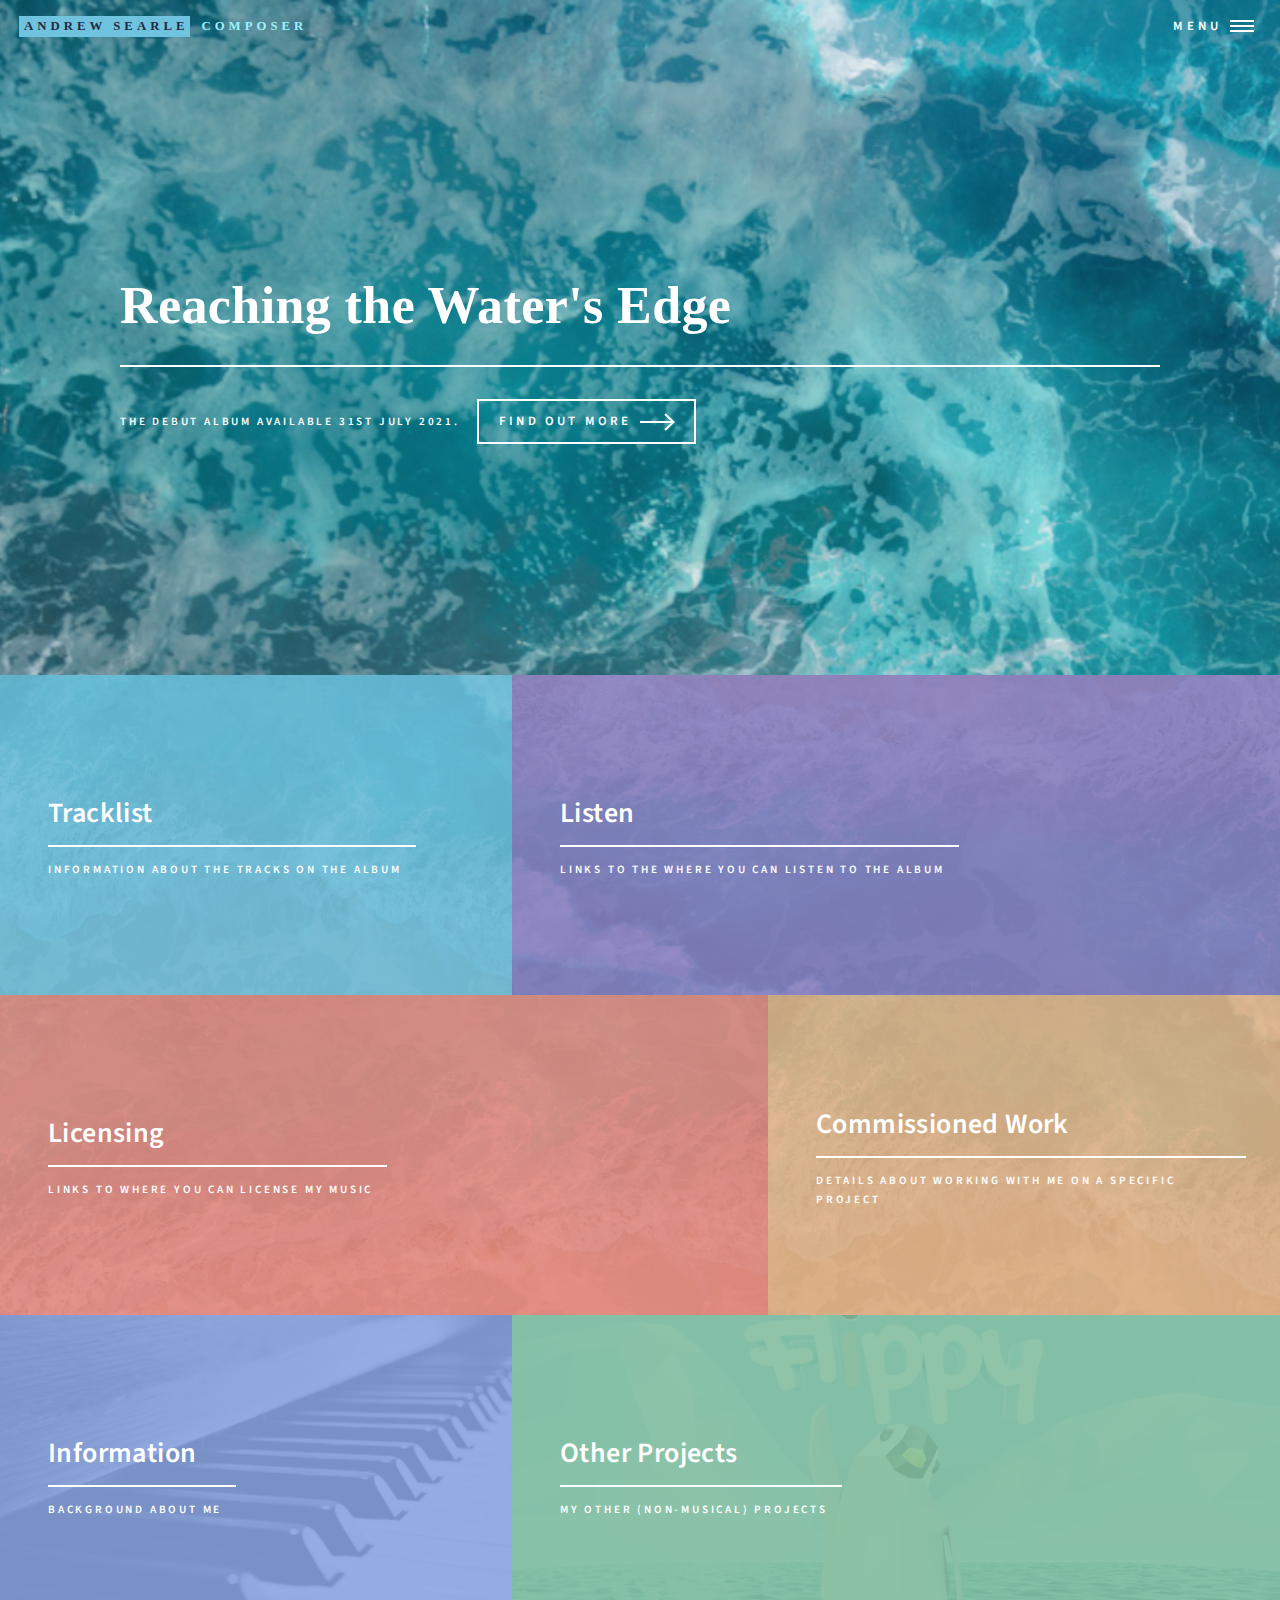
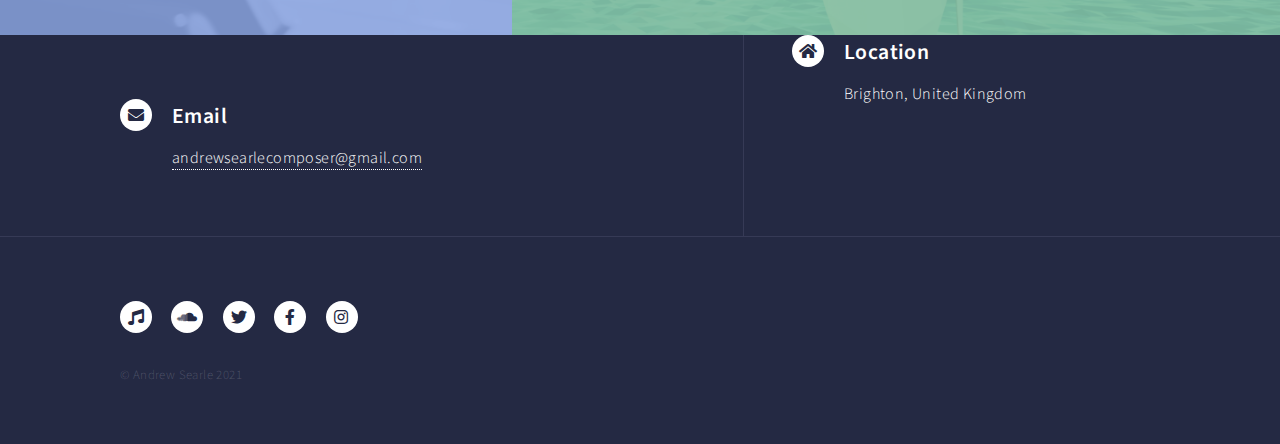
==== commit 6f578688: "more" ====
--- a/index.html
+++ b/index.html
@@ -27,8 +27,12 @@
 						<ul class="links">
 							<li><a href="index.html">Home</a></li>
 							<li><a href="reachingthewatersedge.html">Reaching the Water's Edge</a></li>
-							<li><a href="generic.html">Generic</a></li>
-							<li><a href="elements.html">Elements</a></li>
+							<li><a href="generic.html">Licensing</a></li>
+							<li><a href="commissions.html">Commissions</a></li>
+							<li><a href="information.html">Information</a></li>
+							<li><a href="otherprojects.html">Other Projects</a></li>
+
+
 						</ul>
 						
 					</nav>
@@ -42,7 +46,7 @@
 							<div class="content">
 								<p>The debut album available 31st July 2021.</p>
 								<ul class="actions">
-									<li><a href="#one" class="button next scrolly">Find out more</a></li>
+									<li><a href="reachingthewatersedge.html" class="button next scrolly">Find out more</a></li>
 								</ul>
 							</div>
 						</div>
@@ -116,34 +120,14 @@
 				<!-- Contact -->
 					<section id="contact">
 						<div class="inner">
-							<section>
-								<form method="post" action="#">
-									<div class="fields">
-										<div class="field half">
-											<label for="name">Name</label>
-											<input type="text" name="name" id="name" />
-										</div>
-										<div class="field half">
-											<label for="email">Email</label>
-											<input type="text" name="email" id="email" />
-										</div>
-										<div class="field">
-											<label for="message">Message</label>
-											<textarea name="message" id="message" rows="6"></textarea>
-										</div>
-									</div>
-									<ul class="actions">
-										<li><input type="submit" value="Send Message" class="primary" /></li>
-										<li><input type="reset" value="Clear" /></li>
-									</ul>
-								</form>
-							</section>
-							<section class="split">
+							
+							
+							
 								<section>
 									<div class="contact-method">
 										<span class="icon solid alt fa-envelope"></span>
 										<h3>Email</h3>
-										<a href="#">andrewsearlecomposer@gmail.com</a>
+										<a href="mailto:andrewsearlecomposer@gmail.com">andrewsearlecomposer@gmail.com</a>
 									</div>
 								</section>
 								<section>
@@ -153,7 +137,7 @@
 										<span>Brighton, United Kingdom</span>
 									</div>
 								</section>
-							</section>
+							
 						</div>
 					</section>
 
@@ -161,11 +145,11 @@
 					<footer id="footer">
 						<div class="inner">
 							<ul class="icons">
+								<li><a href="#" class="icon solid alt fa-music"><span class="label">Music</span></a></li>
+								<li><a href="#" class="icon brands alt fa-soundcloud"><span class="label">SoundCloud</span></a></li>
 								<li><a href="#" class="icon brands alt fa-twitter"><span class="label">Twitter</span></a></li>
 								<li><a href="#" class="icon brands alt fa-facebook-f"><span class="label">Facebook</span></a></li>
 								<li><a href="#" class="icon brands alt fa-instagram"><span class="label">Instagram</span></a></li>
-								<li><a href="#" class="icon brands alt fa-github"><span class="label">GitHub</span></a></li>
-								<li><a href="#" class="icon brands alt fa-linkedin-in"><span class="label">LinkedIn</span></a></li>
 							</ul>
 							<ul class="copyright">
 								<li>&copy; Andrew Searle 2021</li>
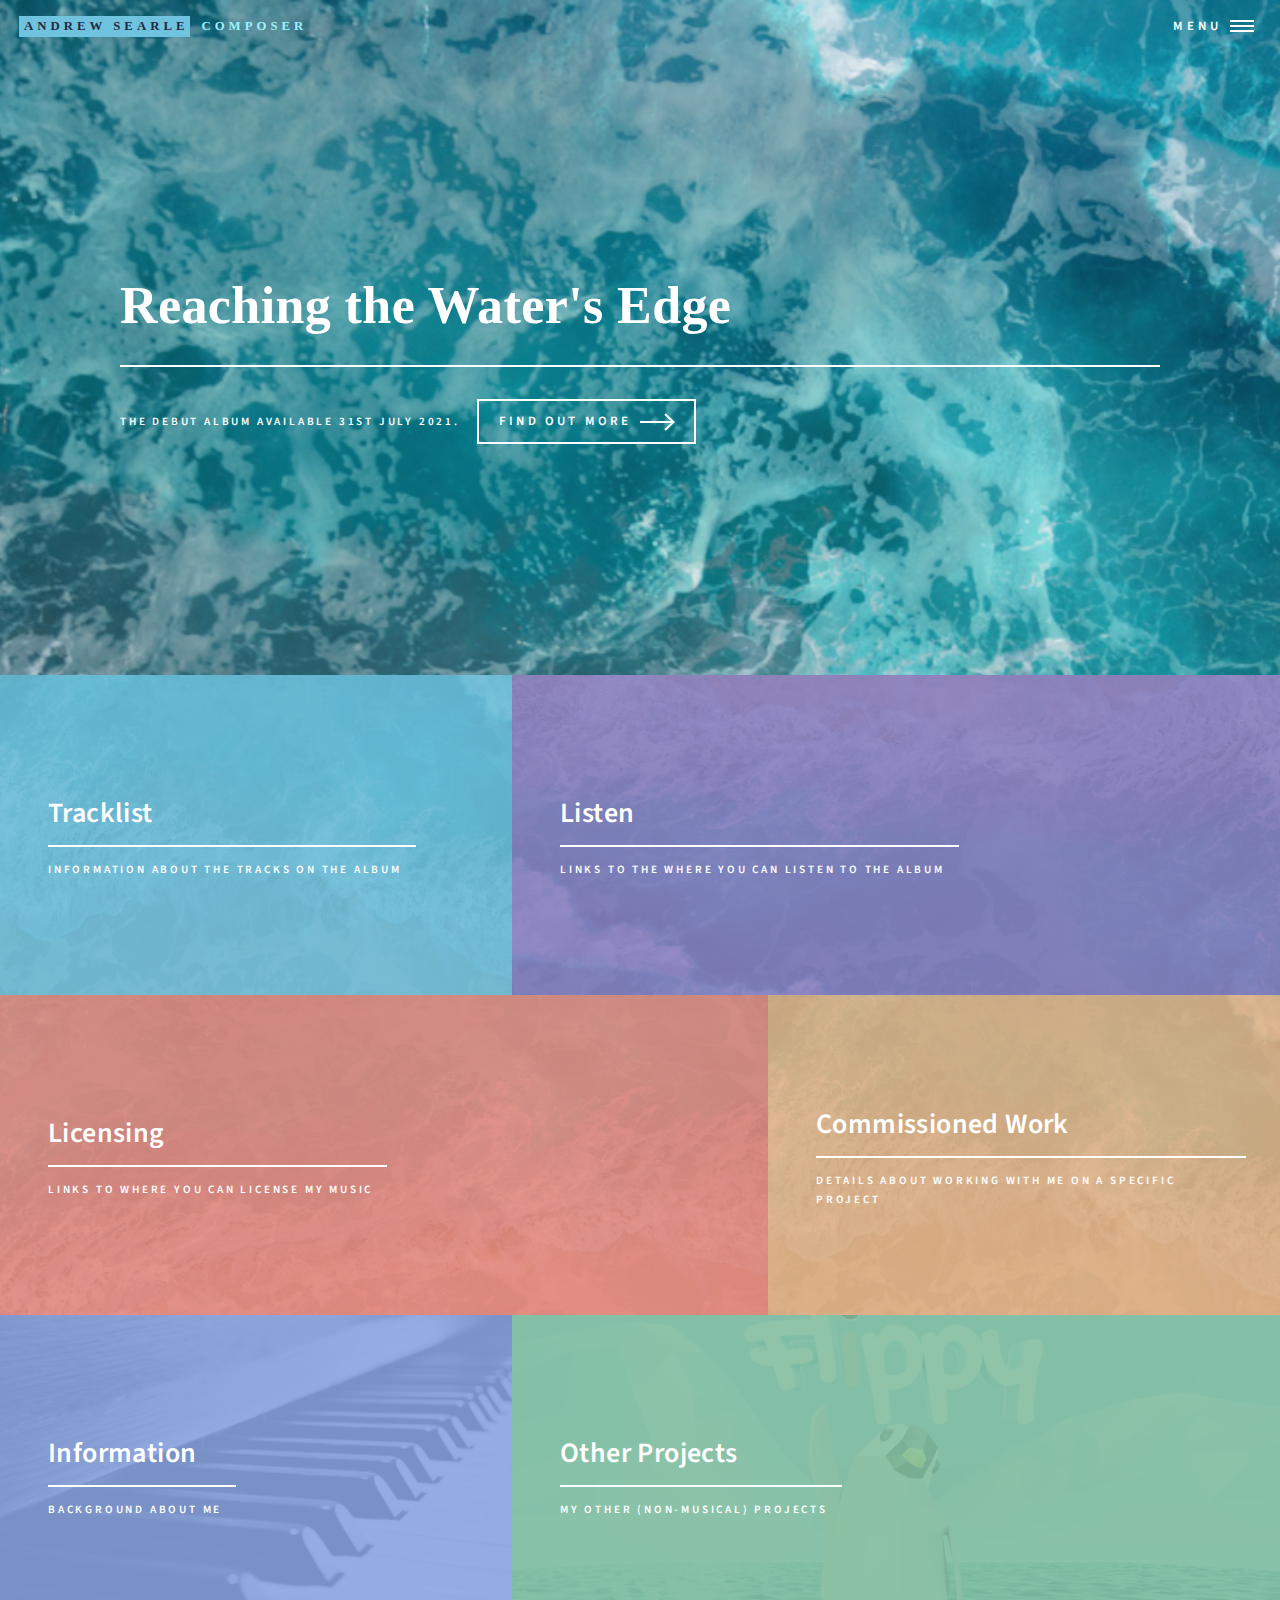
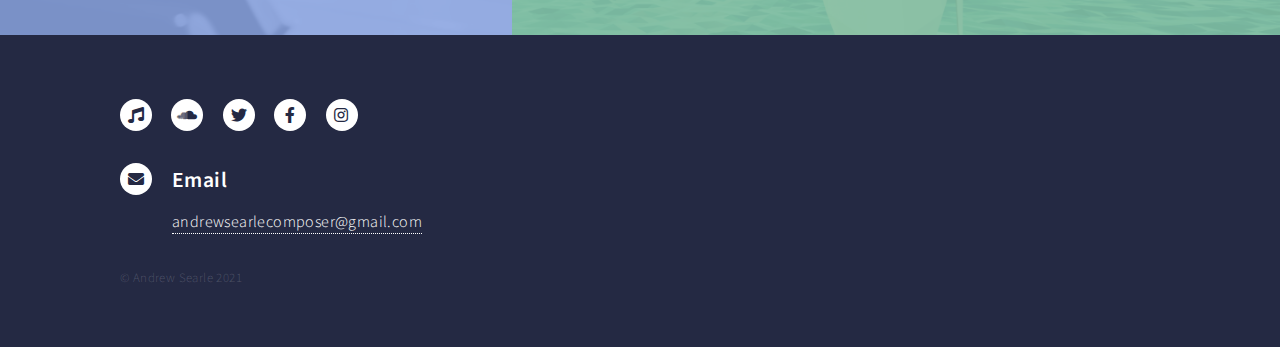
==== commit 9157bd59: "new" ====
--- a/index.html
+++ b/index.html
@@ -27,7 +27,7 @@
 						<ul class="links">
 							<li><a href="index.html">Home</a></li>
 							<li><a href="reachingthewatersedge.html">Reaching the Water's Edge</a></li>
-							<li><a href="generic.html">Licensing</a></li>
+							<li><a href="elements.html">Licensing</a></li>
 							<li><a href="commissions.html">Commissions</a></li>
 							<li><a href="information.html">Information</a></li>
 							<li><a href="otherprojects.html">Other Projects</a></li>
@@ -71,7 +71,7 @@
 										<img src="images/pic02.png" alt="" />
 									</span>
 									<header class="major">
-										<h3><a href="index.html" class="link">Listen</a></h3>
+										<h3><a href="https://linktr.ee/andrewsearlecomposer" target="_blank" class="link">Listen</a></h3>
 										<p>Links to the where you can listen to the album</p>
 									</header>
 								</article>
@@ -117,40 +117,23 @@
 
 					</div>
 
-				<!-- Contact -->
-					<section id="contact">
-						<div class="inner">
-							
-							
-							
-								<section>
-									<div class="contact-method">
-										<span class="icon solid alt fa-envelope"></span>
-										<h3>Email</h3>
-										<a href="mailto:andrewsearlecomposer@gmail.com">andrewsearlecomposer@gmail.com</a>
-									</div>
-								</section>
-								<section>
-									<div class="contact-method">
-										<span class="icon solid alt fa-home"></span>
-										<h3>Location</h3>
-										<span>Brighton, United Kingdom</span>
-									</div>
-								</section>
-							
-						</div>
-					</section>
+				
 
 				<!-- Footer -->
 					<footer id="footer">
 						<div class="inner">
 							<ul class="icons">
-								<li><a href="#" class="icon solid alt fa-music"><span class="label">Music</span></a></li>
+								<li><a href="https://linktr.ee/andrewsearlecomposer" target="_blank" class="icon solid alt fa-music"><span class="label">Music</span></a></li>
 								<li><a href="#" class="icon brands alt fa-soundcloud"><span class="label">SoundCloud</span></a></li>
 								<li><a href="#" class="icon brands alt fa-twitter"><span class="label">Twitter</span></a></li>
 								<li><a href="#" class="icon brands alt fa-facebook-f"><span class="label">Facebook</span></a></li>
 								<li><a href="#" class="icon brands alt fa-instagram"><span class="label">Instagram</span></a></li>
 							</ul>
+							<div class="contact-method">
+								<span class="icon solid alt fa-envelope"></span>
+								<h3>Email</h3>
+								<a href="mailto:andrewsearlecomposer@gmail.com">andrewsearlecomposer@gmail.com</a>
+							</div>
 							<ul class="copyright">
 								<li>&copy; Andrew Searle 2021</li>
 							</ul>
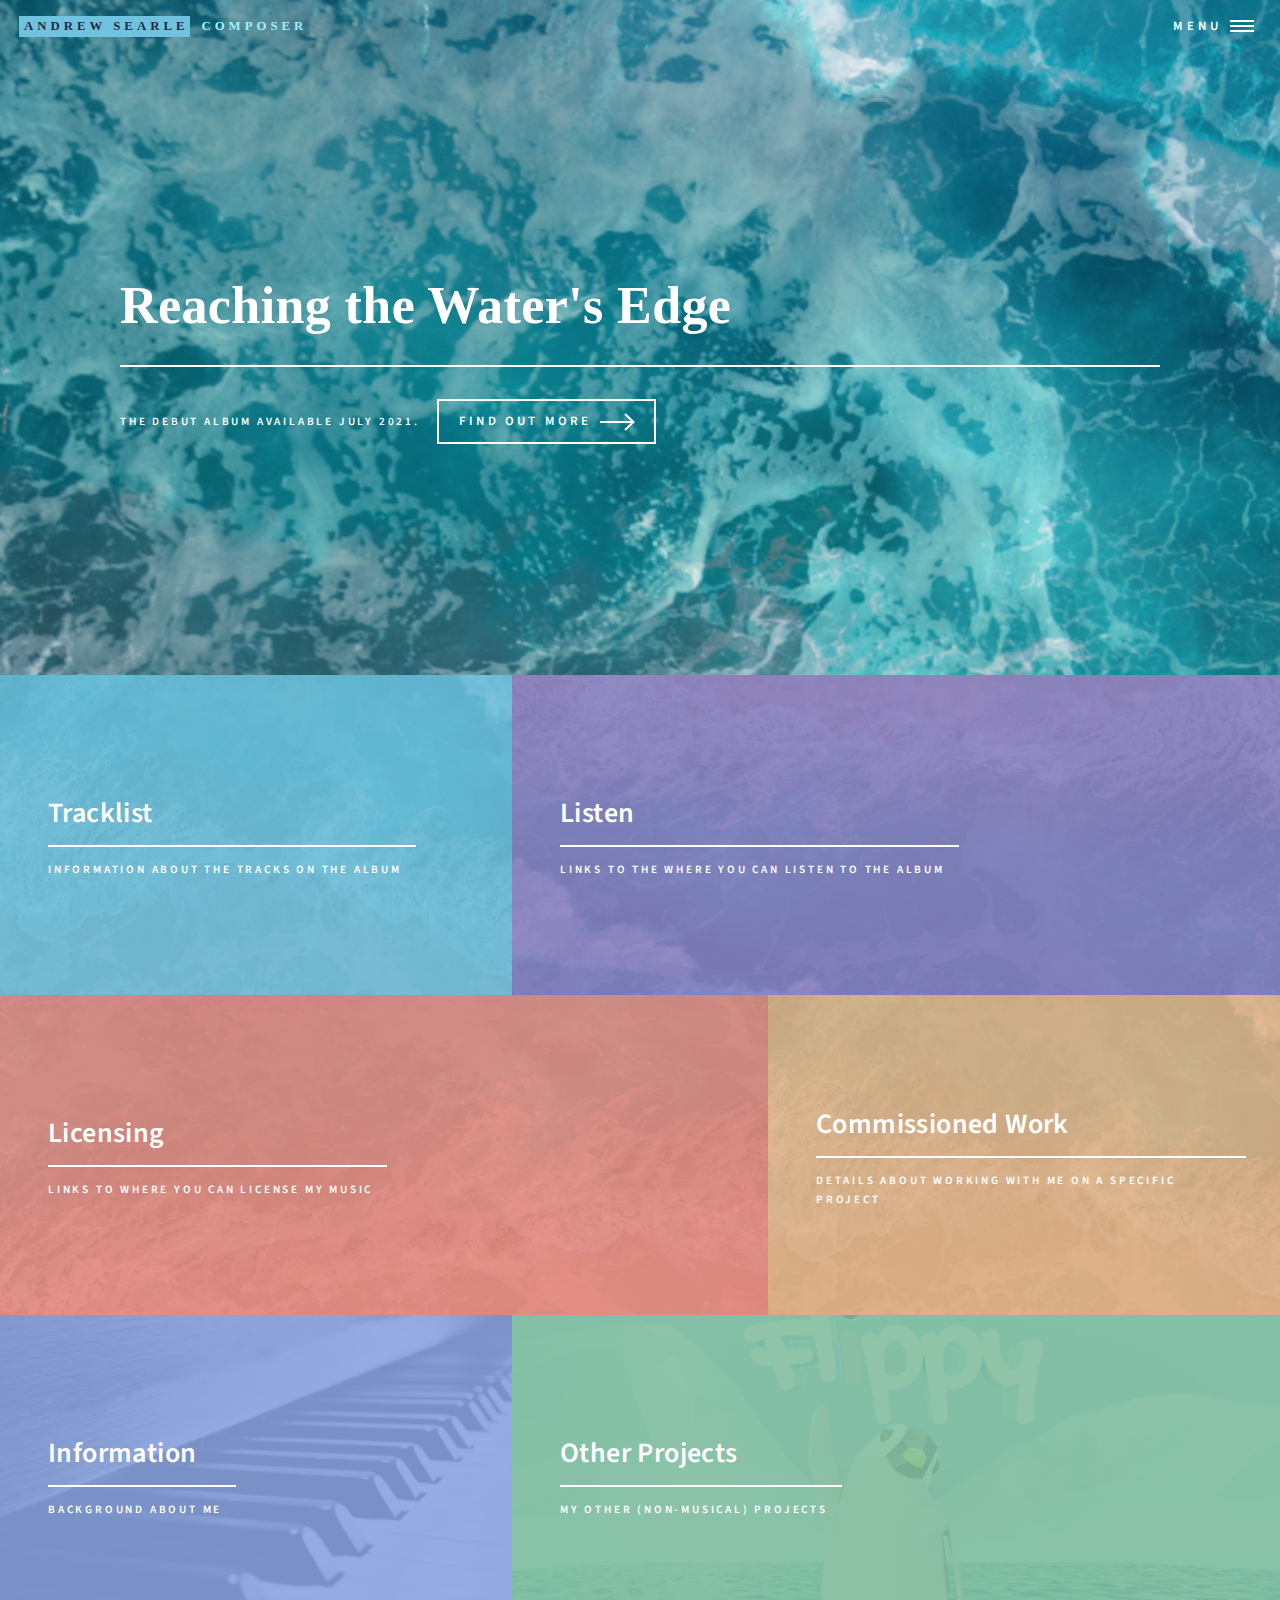
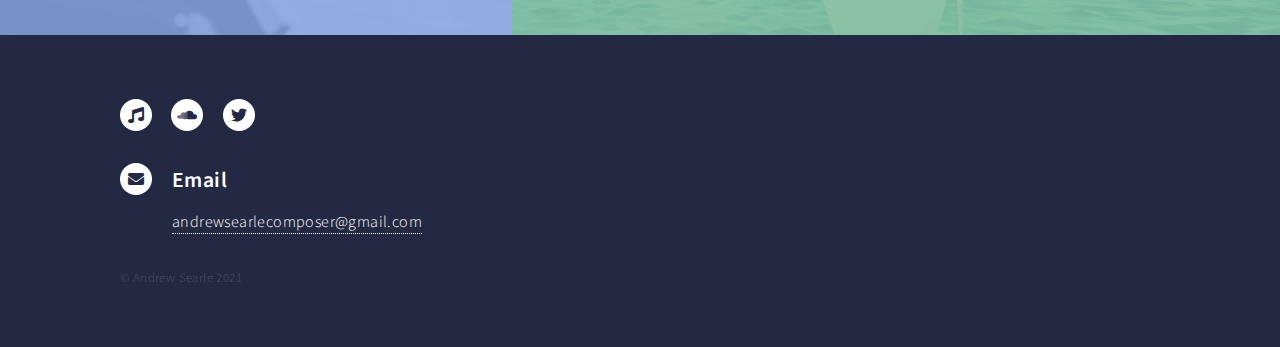
==== commit 1ac81016: "update" ====
--- a/index.html
+++ b/index.html
@@ -27,7 +27,7 @@
 						<ul class="links">
 							<li><a href="index.html">Home</a></li>
 							<li><a href="reachingthewatersedge.html">Reaching the Water's Edge</a></li>
-							<li><a href="elements.html">Licensing</a></li>
+							<li><a href="https://linktr.ee/andrewsearlecomposerlicensing" target="_blank">Licensing</a></li>
 							<li><a href="commissions.html">Commissions</a></li>
 							<li><a href="information.html">Information</a></li>
 							<li><a href="otherprojects.html">Other Projects</a></li>
@@ -44,7 +44,7 @@
 								<h1>Reaching the Water's Edge</h1>
 							</header>
 							<div class="content">
-								<p>The debut album available 31st July 2021.</p>
+								<p>The debut album available July 2021.</p>
 								<ul class="actions">
 									<li><a href="reachingthewatersedge.html" class="button next scrolly">Find out more</a></li>
 								</ul>
@@ -80,7 +80,7 @@
 										<img src="images/pic03.png" alt="" />
 									</span>
 									<header class="major">
-										<h3><a href="index.html" class="link">Licensing</a></h3>
+										<h3><a href="https://linktr.ee/andrewsearlecomposerlicensing" target="_blank">Licensing</a></h3>
 										<p>Links to where you can license my music</p>
 									</header>
 								</article>
@@ -89,7 +89,7 @@
 										<img src="images/pic01.png" alt="" />
 									</span>
 									<header class="major">
-										<h3><a href="index.html" class="link">Commissioned Work</a></h3>
+										<h3><a href="commissions.html" class="link">Commissioned Work</a></h3>
 										<p>Details about working with me on a specific project</p>
 									</header>
 								</article>
@@ -98,7 +98,7 @@
 										<img src="images/pic05.png" alt="" />
 									</span>
 									<header class="major">
-										<h3><a href="index.html" class="link">Information</a></h3>
+										<h3><a href="information.html" class="link">Information</a></h3>
 										<p>Background about me</p>
 									</header>
 								</article>
@@ -107,7 +107,7 @@
 										<img src="images/pic06.png" alt="" />
 									</span>
 									<header class="major">
-										<h3><a href="index.html" class="link">Other Projects</a></h3>
+										<h3><a href="otherprojects.html" class="link">Other Projects</a></h3>
 										<p>My other (non-musical) projects</p>
 									</header>
 								</article>
@@ -124,10 +124,8 @@
 						<div class="inner">
 							<ul class="icons">
 								<li><a href="https://linktr.ee/andrewsearlecomposer" target="_blank" class="icon solid alt fa-music"><span class="label">Music</span></a></li>
-								<li><a href="#" class="icon brands alt fa-soundcloud"><span class="label">SoundCloud</span></a></li>
-								<li><a href="#" class="icon brands alt fa-twitter"><span class="label">Twitter</span></a></li>
-								<li><a href="#" class="icon brands alt fa-facebook-f"><span class="label">Facebook</span></a></li>
-								<li><a href="#" class="icon brands alt fa-instagram"><span class="label">Instagram</span></a></li>
+								<li><a href="https://soundcloud.com/andrew-searle-384966165" class="icon brands alt fa-soundcloud"><span class="label">SoundCloud</span></a></li>
+								<li><a href="https://twitter.com/asearlecomposer" class="icon brands alt fa-twitter"><span class="label">Twitter</span></a></li>
 							</ul>
 							<div class="contact-method">
 								<span class="icon solid alt fa-envelope"></span>
--- a/assets/css/main.css
+++ b/assets/css/main.css
@@ -2200,6 +2200,14 @@
 				width: 100%;
 			}
 
+		.image.small{
+			display: block;
+			margin: 2.5em 0;
+			width: 20%;
+		}
+		.image.small img {
+			width: 100%;
+		}
 		.image.main {
 			display: block;
 			margin: 2.5em 0;
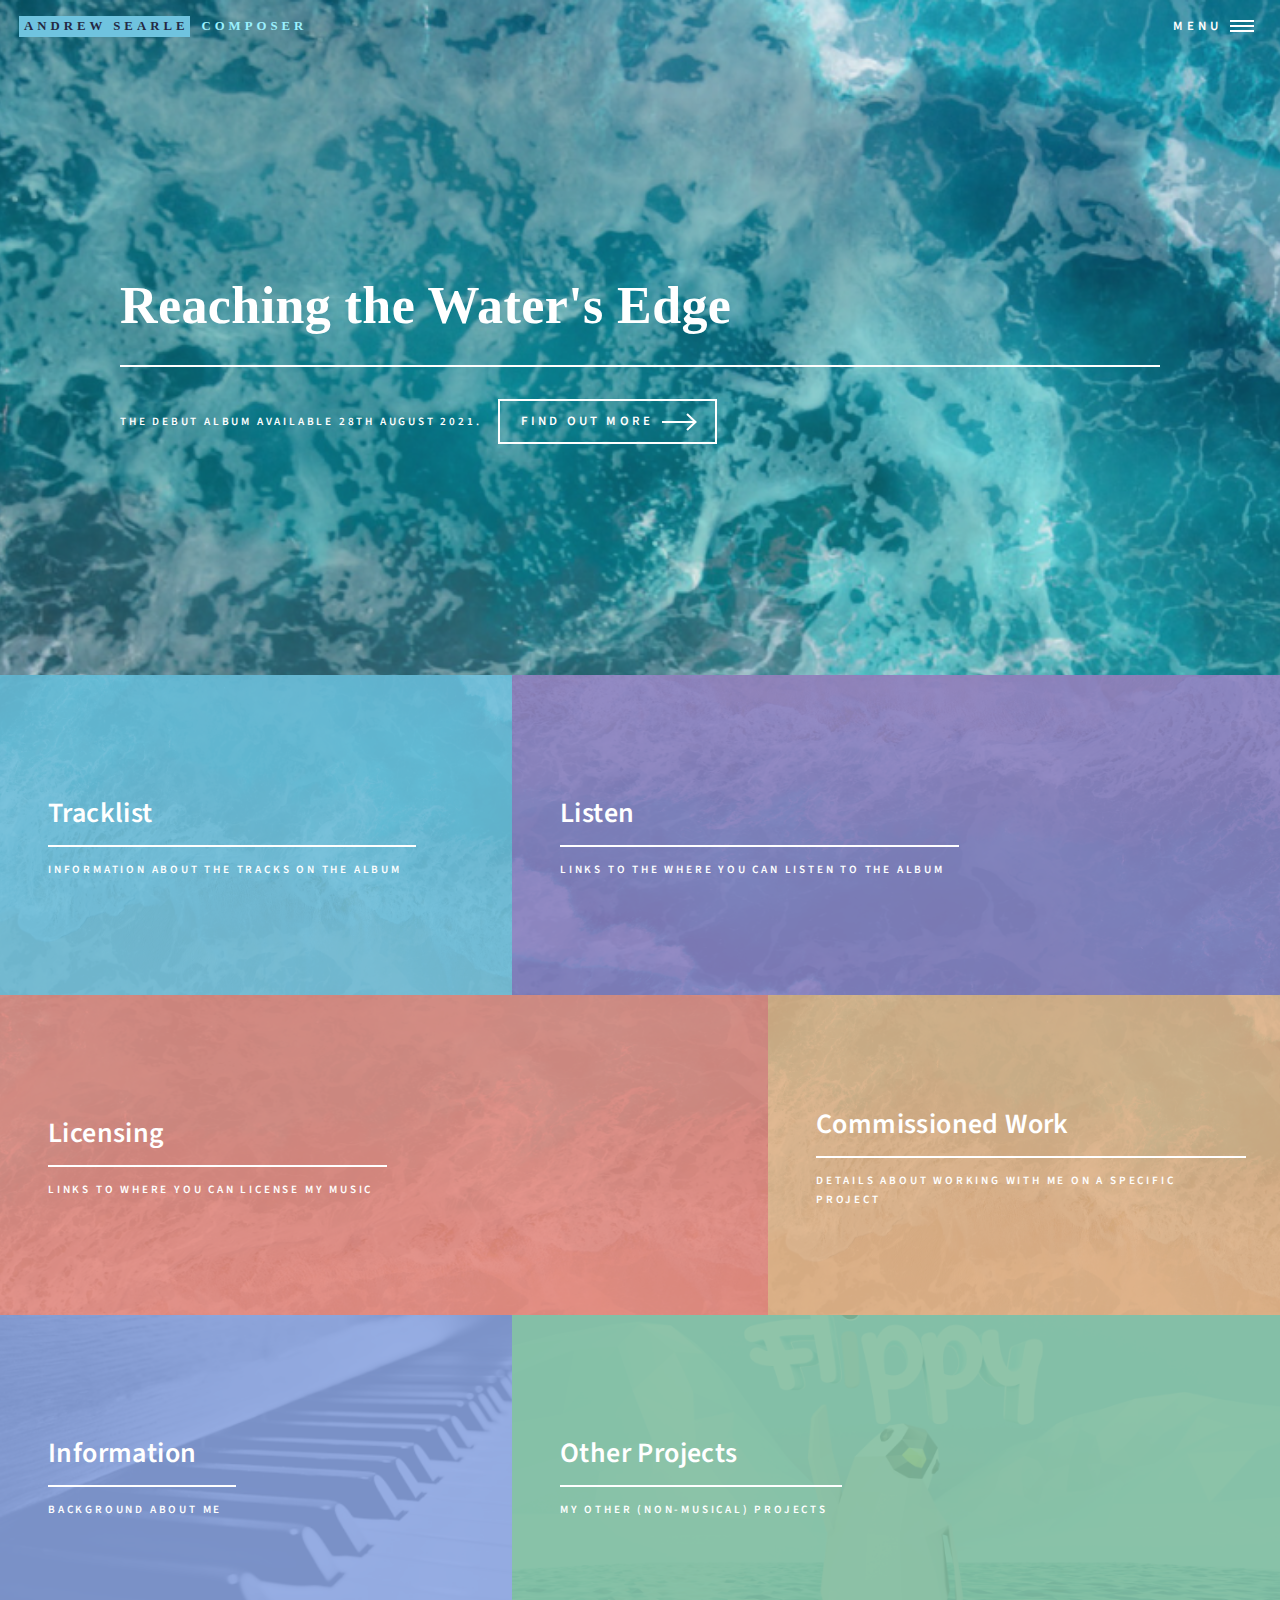
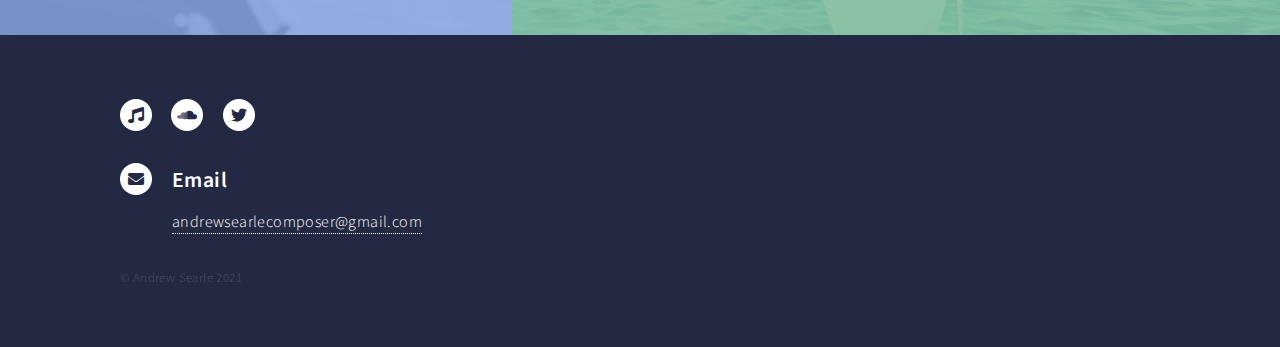
==== commit ecd277e3: "update date" ====
--- a/index.html
+++ b/index.html
@@ -44,7 +44,7 @@
 								<h1>Reaching the Water's Edge</h1>
 							</header>
 							<div class="content">
-								<p>The debut album available July 2021.</p>
+								<p>The debut album available 28th August 2021.</p>
 								<ul class="actions">
 									<li><a href="reachingthewatersedge.html" class="button next scrolly">Find out more</a></li>
 								</ul>
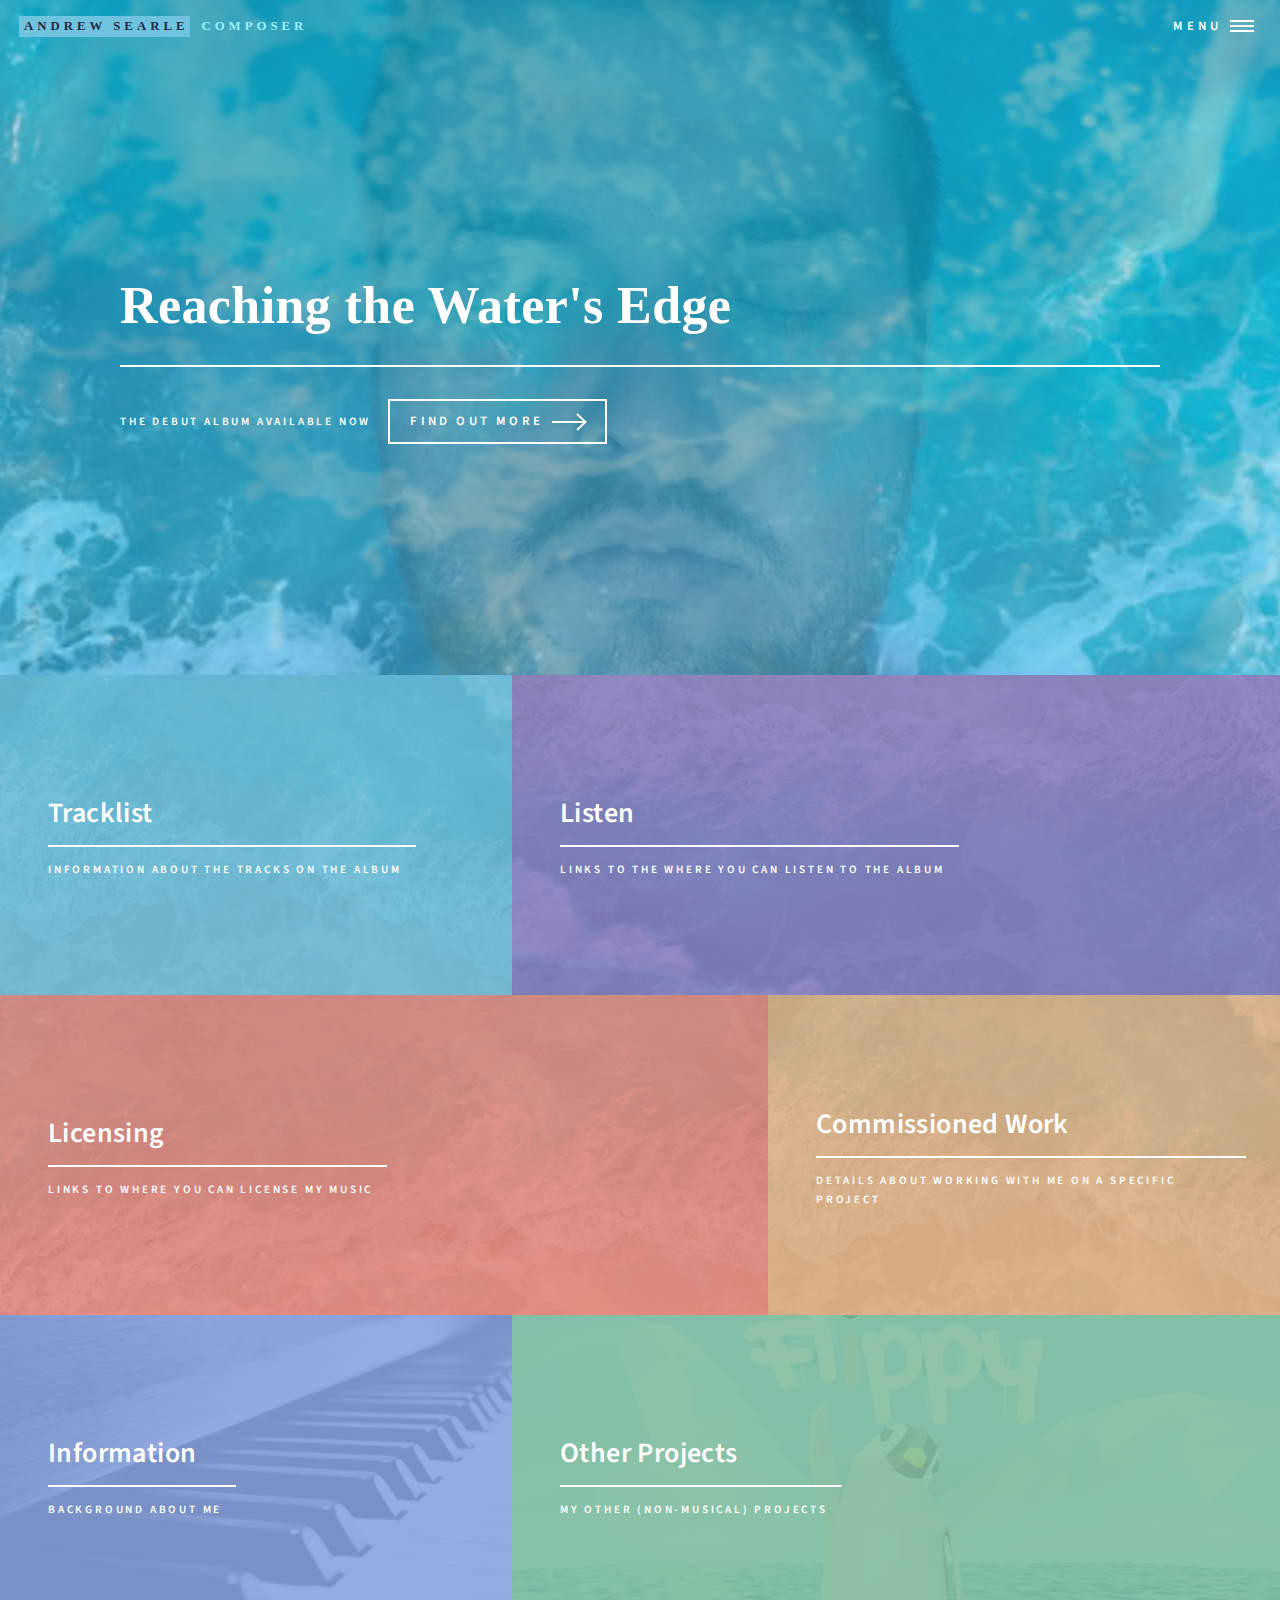
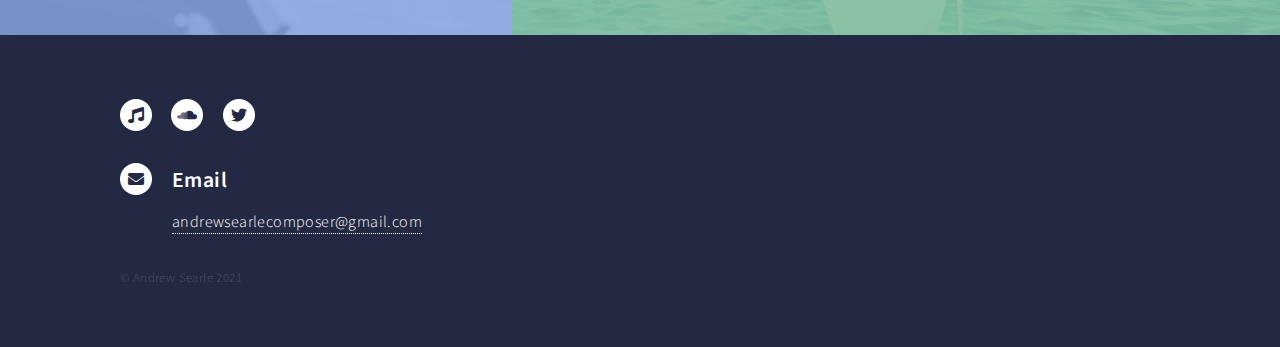
==== commit c40549c5: "updated for release day" ====
--- a/index.html
+++ b/index.html
@@ -44,7 +44,7 @@
 								<h1>Reaching the Water's Edge</h1>
 							</header>
 							<div class="content">
-								<p>The debut album available 28th August 2021.</p>
+								<p>The debut album available now</p>
 								<ul class="actions">
 									<li><a href="reachingthewatersedge.html" class="button next scrolly">Find out more</a></li>
 								</ul>
--- a/assets/css/main.css
+++ b/assets/css/main.css
@@ -3389,7 +3389,7 @@
 		-webkit-align-items: center;
 		-ms-align-items: center;
 		align-items: center;
-		background-image: url("../../images/banner.png");
+		background-image: url("../../images/banner2.png");
 		display: -moz-flex;
 		display: -webkit-flex;
 		display: -ms-flex;
